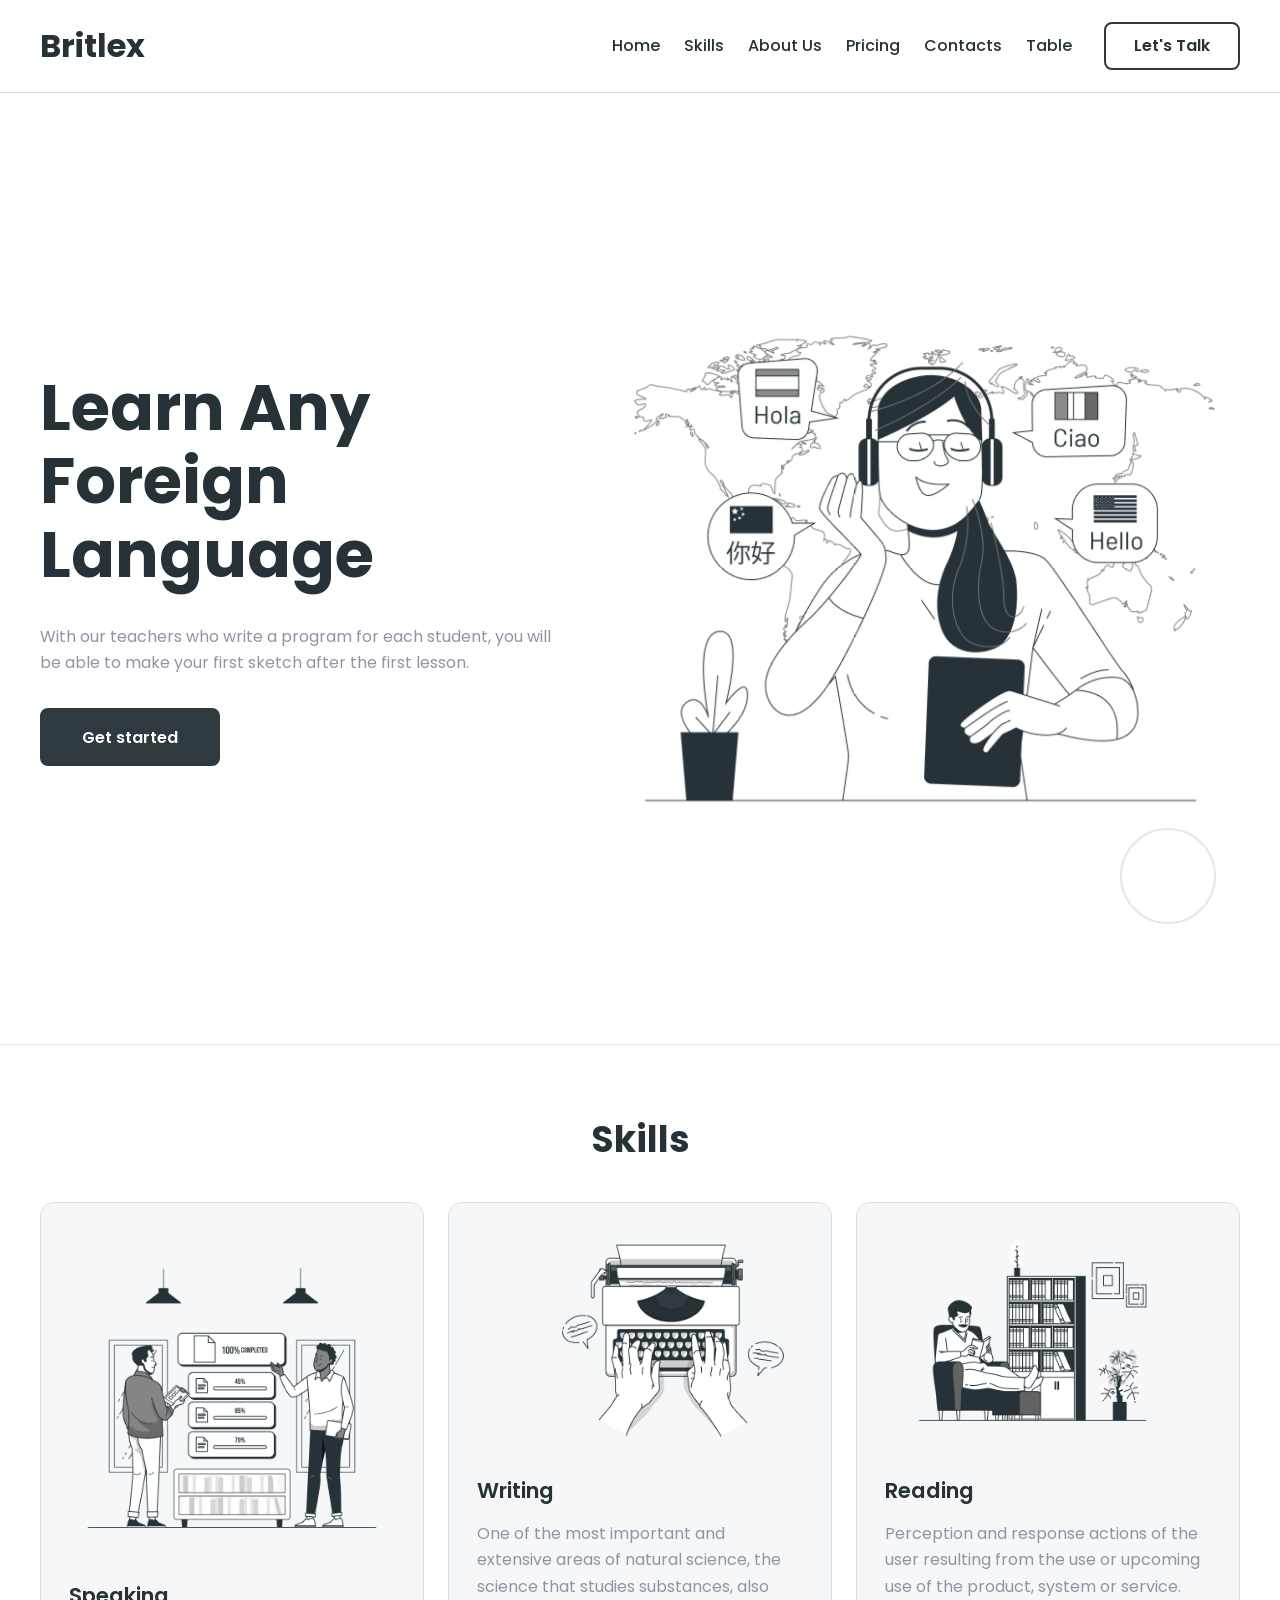
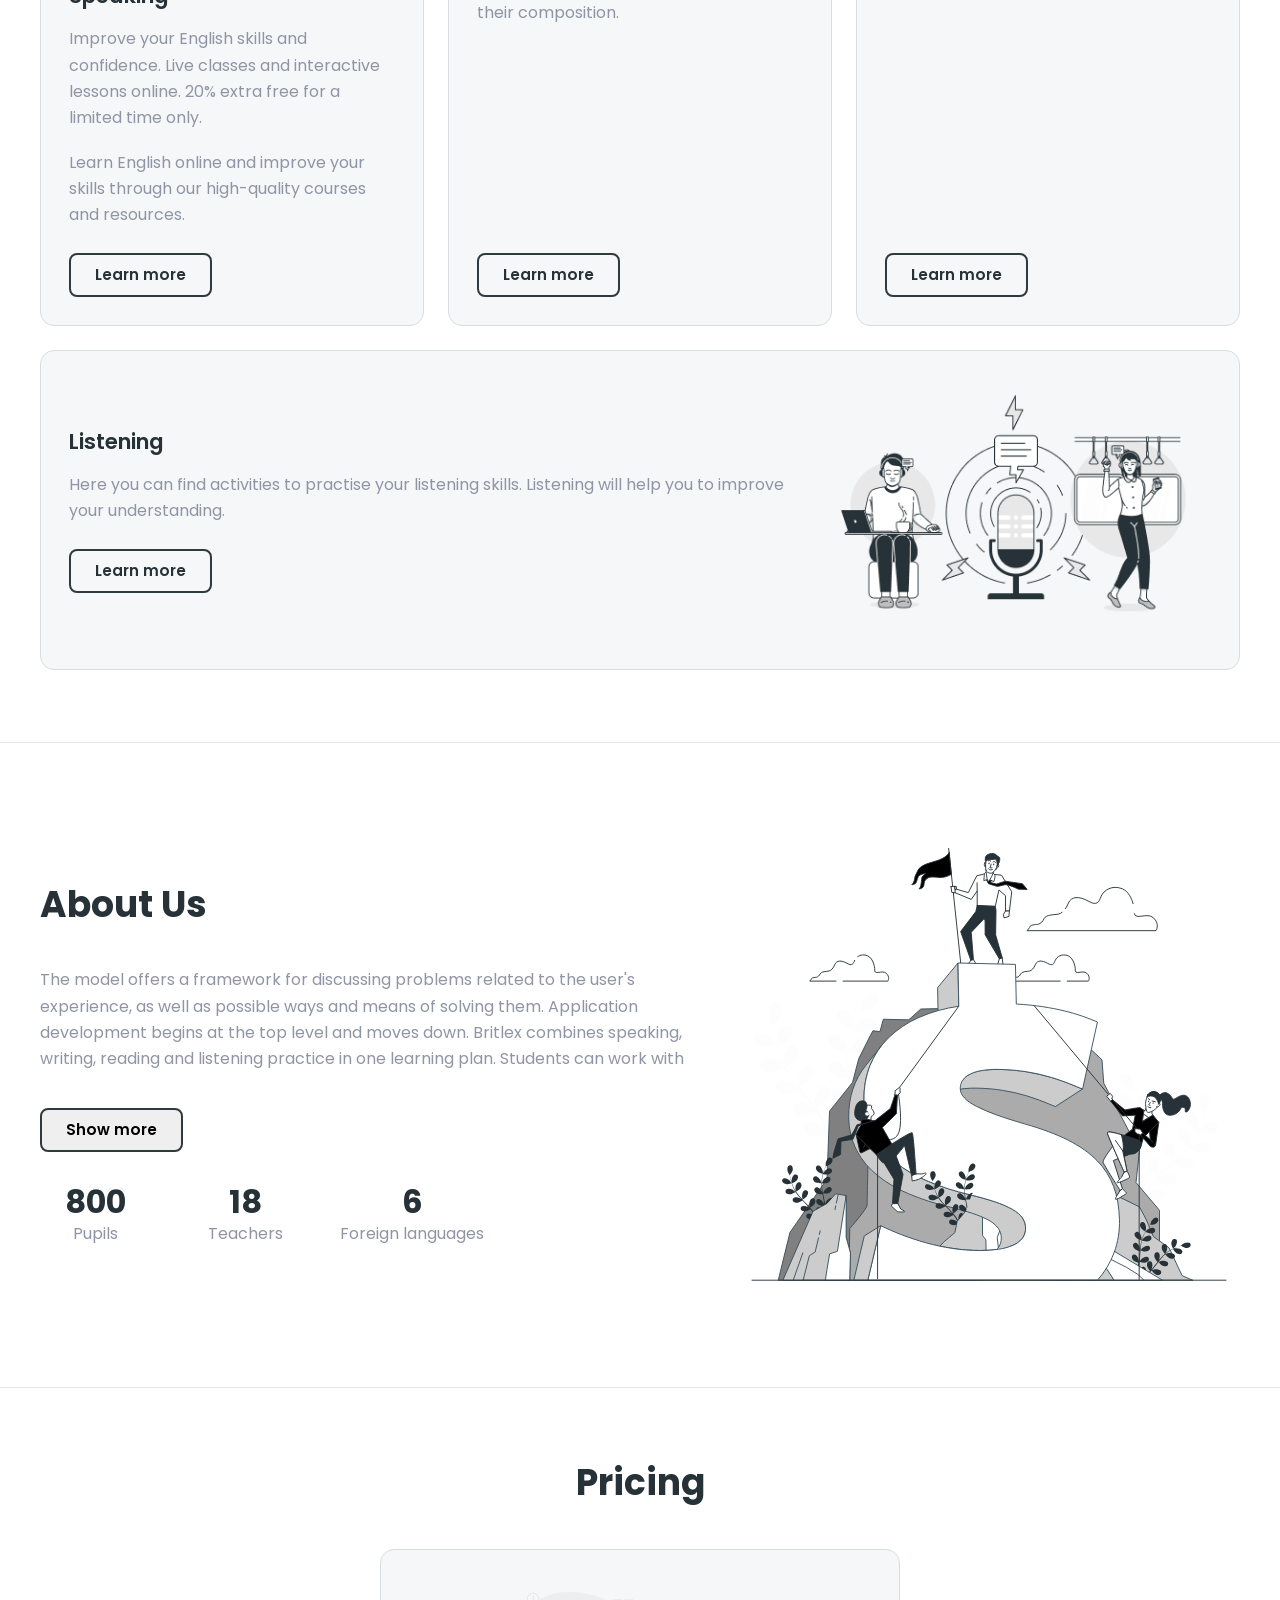
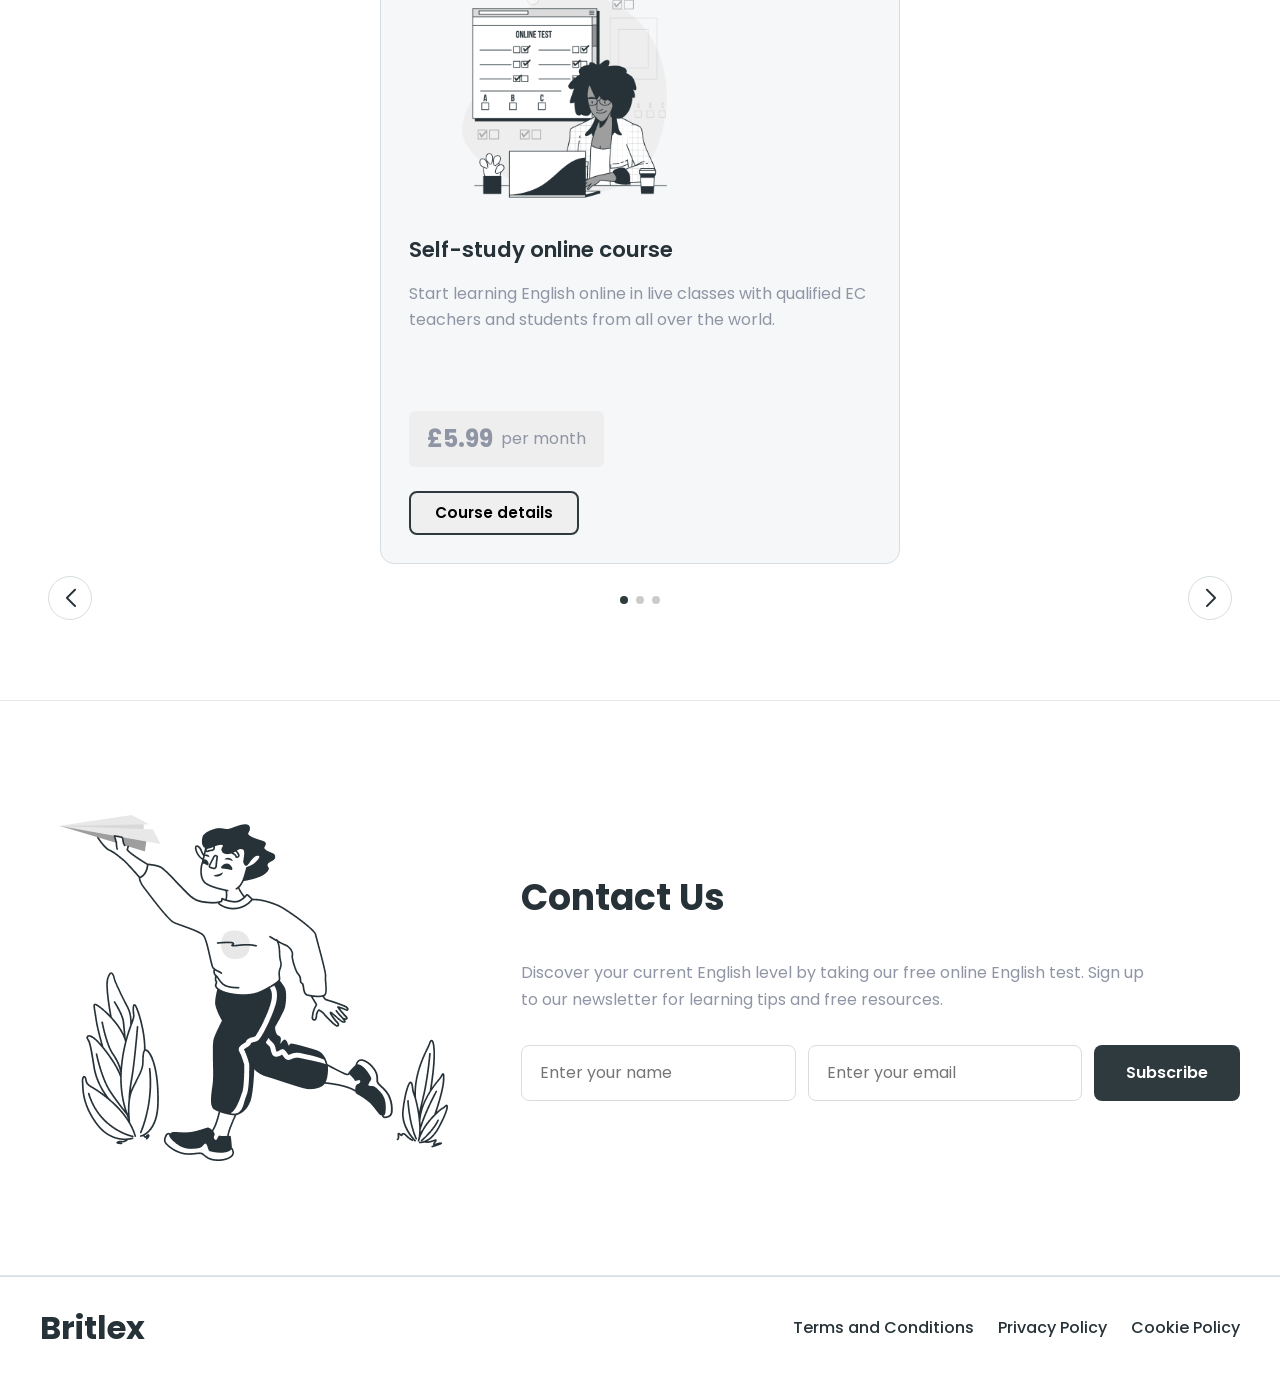
==== index.html @ 134846d4 "Prepare base project for lab 7" ====
﻿<!doctype html>
<html lang="en">
  <head>
    <meta charset="UTF-8" />
    <meta name="viewport" content="width=device-width, initial-scale=1.0" />
    <title>Britlex Language School</title>
    <link rel="preconnect" href="https://fonts.googleapis.com" />
    <link rel="preconnect" href="https://fonts.gstatic.com" crossorigin />
    <link
      href="https://fonts.googleapis.com/css2?family=Poppins:wght@400;500;600;700&display=swap"
      rel="stylesheet"
    />
    <link rel="stylesheet" href="./css/modern-normalize.css" />
    <link
      rel="stylesheet"
      href="https://cdn.jsdelivr.net/npm/swiper@11/swiper-bundle.min.css"
    />
    <link rel="stylesheet" href="./css/styles.css" />
    <script src="./js/mobile-menu.js" defer></script>
    <script src="https://cdn.jsdelivr.net/npm/swiper@11/swiper-bundle.min.js" defer></script>
    <script src="./js/script.js" defer></script>
  </head>
  <body>
    <header class="site-header">
      <div class="container header-container">
        <a class="logo" href="./index.html">Britlex</a>

        <nav class="site-nav" aria-label="Main navigation">
          <ul class="nav-list">
            <li>
              <a href="#home">Home</a>
            </li>
            <li>
              <a href="#skills">Skills</a>
            </li>
            <li>
              <a href="#about">About Us</a>
            </li>
            <li>
              <a href="#pricing">Pricing</a>
            </li>
            <li>
              <a href="#contacts">Contacts</a>
            </li>
            <li>
              <a href="./Doroshuk_Variant_4/Doroshuk_4.html">Table</a>
            </li>
          </ul>
        </nav>

        <a class="header-button" href="#contacts">Let's Talk</a>

        <button
          class="menu-toggle"
          type="button"
          aria-controls="mobile-menu"
          aria-expanded="false"
          data-menu-open
        >
          <span class="visually-hidden">Open mobile menu</span>
          <span class="menu-toggle-line"></span>
          <span class="menu-toggle-line"></span>
          <span class="menu-toggle-line"></span>
        </button>
      </div>
    </header>

    <div class="mobile-menu" id="mobile-menu" hidden data-menu>
      <div class="mobile-menu-panel">
        <div class="mobile-menu-top">
          <a class="logo" href="./index.html">Britlex</a>

          <button class="menu-close" type="button" data-menu-close>
            <span class="visually-hidden">Close mobile menu</span>
            <span aria-hidden="true">&times;</span>
          </button>
        </div>

        <nav aria-label="Mobile navigation">
          <ul class="mobile-nav-list">
            <li>
              <a href="#home" data-menu-link>Home</a>
            </li>
            <li>
              <a href="#skills" data-menu-link>Skills</a>
            </li>
            <li>
              <a href="#about" data-menu-link>About Us</a>
            </li>
            <li>
              <a href="#pricing" data-menu-link>Pricing</a>
            </li>
            <li>
              <a href="#contacts" data-menu-link>Contacts</a>
            </li>
            <li>
              <a href="./Doroshuk_Variant_4/Doroshuk_4.html" data-menu-link>
                Table
              </a>
            </li>
          </ul>
        </nav>

        <a class="mobile-menu-button" href="#contacts" data-menu-link>
          Let's Talk
        </a>
      </div>
    </div>

    <main>
      <section class="section hero" id="home">
        <div class="container hero-container">
          <div class="hero-content">
            <h1>Learn Any Foreign Language</h1>
            <p>
              With our teachers who write a program for each student, you will
              be able to make your first sketch after the first lesson.
            </p>
            <a class="button button-dark" href="#contacts">Get started</a>
          </div>

          <div class="hero-visual">
            <img
              src="./images/learning-languages.png"
              srcset="
                ./images/learning-languages.png    1x,
                ./images/learning-languages@2x.png 2x
              "
              alt="Student learning foreign languages online"
              width="661"
            />
          </div>
        </div>
      </section>

      <section class="section skills" id="skills">
        <div class="container">
          <h2>Skills</h2>

          <ul class="skills-list">
            <li class="skills-item skills-item-large">
              <article class="card skill-card">
                <img
                  src="./images/shared-goals.png"
                  srcset="
                    ./images/shared-goals.png    1x,
                    ./images/shared-goals@2x.png 2x
                  "
                  alt="People discussing speaking skills"
                  width="390"
                />
                <h3>Speaking</h3>
                <p>
                  Improve your English skills and confidence. Live classes and
                  interactive lessons online. 20% extra free for a limited time
                  only.
                </p>
                <p>
                  Learn English online and improve your skills through our
                  high-quality courses and resources.
                </p>
                <a class="button button-small" href="#contacts">Learn more</a>
              </article>
            </li>

            <li class="skills-item">
              <article class="card skill-card">
                <img
                  src="./images/typewriter.png"
                  srcset="
                    ./images/typewriter.png    1x,
                    ./images/typewriter@2x.png 2x
                  "
                  alt="Typewriter for writing practice"
                  width="390"
                />
                <h3>Writing</h3>
                <p>
                  One of the most important and extensive areas of natural
                  science, the science that studies substances, also their
                  composition.
                </p>
                <a class="button button-small" href="#contacts">Learn more</a>
              </article>
            </li>

            <li class="skills-item">
              <article class="card skill-card">
                <img
                  src="./images/house-bookshelves.png"
                  srcset="
                    ./images/house-bookshelves.png    1x,
                    ./images/house-bookshelves@2x.png 2x
                  "
                  alt="Person reading books near bookshelves"
                  width="390"
                />
                <h3>Reading</h3>
                <p>
                  Perception and response actions of the user resulting from the
                  use or upcoming use of the product, system or service.
                </p>
                <a class="button button-small" href="#contacts">Learn more</a>
              </article>
            </li>

            <li class="skills-item skills-item-wide">
              <article class="card skill-card skill-card-horizontal">
                <div>
                  <h3>Listening</h3>
                  <p>
                    Here you can find activities to practise your listening
                    skills. Listening will help you to improve your
                    understanding.
                  </p>
                  <a class="button button-small" href="#contacts">Learn more</a>
                </div>

                <img
                  src="./images/podcast-audience.png"
                  srcset="
                    ./images/podcast-audience.png    1x,
                    ./images/podcast-audience@2x.png 2x
                  "
                  alt="People listening to an online podcast"
                  width="390"
                />
              </article>
            </li>
          </ul>
        </div>
      </section>

      <section class="section about" id="about">
        <div class="container about-container">
          <div class="about-content">
            <h2>About Us</h2>
            <p id="about-text" class="expandable-text">
              The model offers a framework for discussing problems related to
              the user's experience, as well as possible ways and means of
              solving them. Application development begins at the top level and
              moves down. Britlex combines speaking, writing, reading and
              listening practice in one learning plan. Students can work with
              teachers online, choose personal lessons and receive additional
              resources after every class. The extended description is hidden at
              first, and JavaScript opens it when the user needs more details.
            </p>

            <button
              class="button button-small expand-toggle"
              type="button"
              aria-expanded="false"
              aria-controls="about-text"
              data-expand-toggle
            >
              Show more
            </button>

            <ul class="stats-list">
              <li>
                <strong>800</strong>
                <p>Pupils</p>
              </li>
              <li>
                <strong>18</strong>
                <p>Teachers</p>
              </li>
              <li>
                <strong>6</strong>
                <p>Foreign languages</p>
              </li>
            </ul>
          </div>

          <img
            src="./images/business-competition.svg"
            alt="People analysing business results"
            width="500"
          />
        </div>
      </section>

      <section class="section pricing" id="pricing">
        <div class="container">
          <h2>Pricing</h2>

          <div class="swiper pricing-swiper">
            <ul class="swiper-wrapper pricing-list">
              <li class="swiper-slide">
                <article class="card price-card">
                  <img
                    src="./images/online.png"
                    srcset="./images/online.png 1x, ./images/online@2x.png 2x"
                    alt="Online test for language learning"
                    width="311"
                  />
                  <h3>Self-study online course</h3>
                  <p>
                    Start learning English online in live classes with qualified
                    EC teachers and students from all over the world.
                  </p>
                  <p class="price">
                    <strong>£5.99</strong>
                    <span>per month</span>
                  </p>
                  <button class="button button-small" type="button" data-modal-open>
                    Course details
                  </button>
                </article>
              </li>

              <li class="swiper-slide">
                <article class="card price-card">
                  <img
                    src="./images/lesson.png"
                    srcset="./images/lesson.png 1x, ./images/lesson@2x.png 2x"
                    alt="Teacher giving a personal online lesson"
                    width="391"
                  />
                  <h3>Live online classes</h3>
                  <p>
                    Interactive group classes with expert teachers. Free 7-day
                    trial.
                  </p>
                  <p class="price">
                    <strong>£12.99</strong>
                    <span>per month</span>
                  </p>
                  <button class="button button-small" type="button" data-modal-open>
                    Course details
                  </button>
                </article>
              </li>

              <li class="swiper-slide">
                <article class="card price-card">
                  <img
                    src="./images/webinar.png"
                    srcset="./images/webinar.png 1x, ./images/webinar@2x.png 2x"
                    alt="Webinar lesson with a teacher"
                    width="340"
                  />
                  <h3>Personal tuition</h3>
                  <p>
                    Online one-to-one English tutoring. Enjoy our first session
                    for only $1.
                  </p>
                  <p class="price">
                    <strong>£20.99</strong>
                    <span>per month</span>
                  </p>
                  <button class="button button-small" type="button" data-modal-open>
                    Course details
                  </button>
                </article>
              </li>
            </ul>

            <div class="swiper-pagination"></div>

            <div class="pricing-controls" role="group" aria-label="Pricing slider controls">
              <button class="swiper-button-prev" type="button"></button>
              <button class="swiper-button-next" type="button"></button>
            </div>
          </div>
        </div>
      </section>

      <section class="section contacts" id="contacts">
        <div class="container contacts-container">
          <img
            src="./images/contact.png"
            srcset="./images/contact.png 1x, ./images/contact@2x.png 2x"
            alt="Person sending a contact message"
            width="477"
          />

          <div class="contacts-content">
            <h2>Contact Us</h2>
            <p>
              Discover your current English level by taking our free online
              English test. Sign up to our newsletter for learning tips and free
              resources.
            </p>

            <form
              class="contact-form"
              action="#"
              method="post"
              data-contact-form
            >
              <label for="contact-name">Name</label>
              <input
                type="text"
                id="contact-name"
                name="contact_name"
                placeholder="Enter your name"
                required
              />

              <label for="contact-email">Email</label>
              <input
                type="email"
                id="contact-email"
                name="contact_email"
                placeholder="Enter your email"
                required
              />

              <button type="submit">Subscribe</button>
            </form>
          </div>
        </div>
      </section>
    </main>

    <div class="modal-backdrop" data-modal hidden>
      <div
        class="modal"
        role="dialog"
        aria-modal="true"
        aria-labelledby="course-modal-title"
      >
        <button class="modal-close" type="button" data-modal-close>
          <span class="visually-hidden">Close modal window</span>
          <span aria-hidden="true">&times;</span>
        </button>

        <h2 id="course-modal-title">Course details</h2>
        <p>
          Choose a course format, leave your contact details and our manager
          will send a personal learning plan. The modal window is controlled by
          JavaScript and can be closed with the button, the Escape key or a click
          outside the window.
        </p>

        <a class="button button-dark" href="#contacts" data-modal-close>
          Contact us
        </a>
      </div>
    </div>

    <footer class="site-footer">
      <div class="container footer-container">
        <a class="logo" href="./index.html">Britlex</a>

        <ul class="footer-list">
          <li>
            <a href="#">Terms and Conditions</a>
          </li>
          <li>
            <a href="#">Privacy Policy</a>
          </li>
          <li>
            <a href="#">Cookie Policy</a>
          </li>
        </ul>
      </div>
    </footer>
  </body>
</html>
---- css/styles.css ----
﻿:root {
  --font-main: "Poppins", Arial, sans-serif;
  --color-primary: #263238;
  --color-secondary: #8f95a5;
  --color-accent: #2f3a3f;
  --color-light: #ffffff;
  --color-muted: #f5f5f5;
  --color-card: #f5f7f8;
  --color-border: #d7dde0;
  --color-focus: #3a86ff;
  --color-blue: #3a86ff;
  --color-pink: #ffb6c1;
  --color-red: #e63946;
  --color-yellow: #ffd60a;
  --container-width: 1200px;
}

html {
  scroll-behavior: smooth;
}

body {
  min-width: 320px;
  min-height: 100vh;
  overflow-x: hidden;
  font-family: var(--font-main);
  color: var(--color-primary);
  background-color: var(--color-light);
}

body.menu-open {
  overflow: hidden;
}

body,
h1,
h2,
h3,
p,
ul,
ol,
li,
figure {
  margin: 0;
}

ul,
ol {
  padding-left: 0;
}

ul {
  list-style: none;
}

a {
  color: inherit;
  text-decoration: none;
}

img {
  max-width: 100%;
  height: auto;
}

.container {
  width: min(100% - 32px, var(--container-width));
  margin: 0 auto;
}

.section {
  padding: 72px 0;
  border-bottom: 1px solid rgba(215, 221, 224, 0.7);
}

.logo {
  display: inline-flex;
  align-items: center;
  font-size: 2rem;
  font-weight: 700;
  line-height: 1.2;
}

.site-header {
  position: sticky;
  top: 0;
  z-index: 100;
  border-bottom: 1px solid var(--color-border);
  background-color: rgba(255, 255, 255, 0.96);
  backdrop-filter: blur(10px);
}

.header-container {
  display: flex;
  align-items: center;
  justify-content: space-between;
  gap: 32px;
  min-height: 92px;
  padding: 16px 0;
}

.site-nav {
  margin-left: auto;
}

.nav-list {
  display: flex;
  flex-wrap: wrap;
  align-items: center;
  justify-content: center;
  gap: 24px;
}

.nav-list a,
.footer-list a,
.mobile-nav-list a {
  font-size: 1rem;
  font-weight: 500;
  color: var(--color-primary);
  transition:
    color 300ms ease-in-out,
    background-color 300ms ease-in-out,
    border-color 300ms ease-in-out,
    box-shadow 300ms ease-in-out,
    transform 300ms ease-in-out;
}

.nav-list a:hover,
.footer-list a:hover,
.mobile-nav-list a:hover {
  color: var(--color-focus);
}

.nav-list a:active,
.footer-list a:active,
.mobile-nav-list a:active {
  color: var(--color-accent);
}

a:focus,
button:focus,
input:focus {
  outline: 3px solid rgba(58, 134, 255, 0.35);
  outline-offset: 3px;
}

.header-button,
.button,
.mobile-menu-button {
  display: inline-flex;
  align-items: center;
  justify-content: center;
  min-height: 48px;
  padding: 0 28px;
  border: 2px solid var(--color-accent);
  border-radius: 8px;
  font-weight: 600;
  line-height: 1.2;
  transition:
    color 300ms ease-in-out,
    background-color 300ms ease-in-out,
    border-color 300ms ease-in-out,
    box-shadow 300ms ease-in-out,
    transform 300ms ease-in-out;
}

.header-button:hover,
.button:hover,
.mobile-menu-button:hover {
  color: var(--color-light);
  background-color: var(--color-accent);
  box-shadow: 0 12px 24px rgba(38, 50, 56, 0.18);
}

.header-button:active,
.button:active,
.mobile-menu-button:active {
  transform: translateY(1px);
}

.button-dark {
  min-height: 58px;
  padding: 0 40px;
  color: var(--color-light);
  background-color: var(--color-accent);
}

.button-dark:hover {
  background-color: var(--color-primary);
}

.button-small {
  min-height: 44px;
  padding: 0 24px;
  font-size: 0.95rem;
}

.menu-toggle {
  display: none;
  flex-direction: column;
  justify-content: center;
  gap: 5px;
  width: 44px;
  height: 44px;
  padding: 0;
  border: 1px solid var(--color-border);
  border-radius: 8px;
  background-color: var(--color-light);
  transition:
    border-color 300ms ease-in-out,
    background-color 300ms ease-in-out,
    box-shadow 300ms ease-in-out,
    transform 300ms ease-in-out;
}

.menu-toggle:hover {
  border-color: var(--color-accent);
  background-color: var(--color-card);
  box-shadow: 0 10px 20px rgba(38, 50, 56, 0.12);
}

.menu-toggle:active {
  transform: translateY(1px);
}

.menu-toggle-line {
  width: 22px;
  height: 2px;
  margin: 0 auto;
  border-radius: 999px;
  background-color: var(--color-primary);
}

.mobile-menu {
  position: fixed;
  inset: 0;
  z-index: 200;
  display: flex;
  justify-content: flex-end;
  background-color: rgba(38, 50, 56, 0.42);
}

.mobile-menu[hidden] {
  display: none;
}

.mobile-menu-panel {
  display: flex;
  flex-direction: column;
  width: min(100%, 360px);
  height: 100%;
  padding: 24px;
  background-color: var(--color-light);
  box-shadow: -16px 0 40px rgba(38, 50, 56, 0.22);
  animation: menu-slide 300ms ease-in-out;
}

.mobile-menu-top {
  display: flex;
  align-items: center;
  justify-content: space-between;
  gap: 16px;
  margin-bottom: 36px;
}

.menu-close {
  display: inline-flex;
  align-items: center;
  justify-content: center;
  width: 44px;
  height: 44px;
  padding: 0;
  border: 1px solid var(--color-border);
  border-radius: 50%;
  color: var(--color-primary);
  background-color: var(--color-light);
  font-size: 2rem;
  line-height: 1;
  transition:
    color 300ms ease-in-out,
    background-color 300ms ease-in-out,
    border-color 300ms ease-in-out,
    box-shadow 300ms ease-in-out,
    transform 300ms ease-in-out;
}

.menu-close:hover {
  color: var(--color-light);
  border-color: var(--color-accent);
  background-color: var(--color-accent);
  box-shadow: 0 10px 20px rgba(38, 50, 56, 0.16);
}

.menu-close:active {
  transform: translateY(1px);
}

.mobile-nav-list {
  display: flex;
  flex-direction: column;
  gap: 18px;
}

.mobile-nav-list a {
  display: block;
  padding: 10px 0;
  font-size: 1.25rem;
}

.mobile-menu-button {
  width: 100%;
  margin-top: auto;
  color: var(--color-light);
  background-color: var(--color-accent);
}

h1 {
  max-width: 460px;
  margin-bottom: 32px;
  font-size: clamp(2.5rem, 6vw, 4rem);
  font-weight: 700;
  line-height: 1.15;
  animation: fade-up 650ms ease-in-out both;
}

h2 {
  margin-bottom: 40px;
  font-size: 2.25rem;
  font-weight: 700;
  line-height: 1.25;
  text-align: center;
}

h3 {
  margin-bottom: 16px;
  font-size: 1.35rem;
  font-weight: 600;
  line-height: 1.35;
}

p {
  color: var(--color-secondary);
  font-size: 1rem;
  line-height: 1.65;
}

.card {
  height: 100%;
  padding: 28px;
  border: 1px solid var(--color-border);
  border-radius: 14px;
  background-color: var(--color-card);
  transition:
    border-color 300ms ease-in-out,
    box-shadow 300ms ease-in-out,
    transform 300ms ease-in-out;
}

.card:hover {
  border-color: rgba(58, 134, 255, 0.35);
  box-shadow: 0 18px 34px rgba(38, 50, 56, 0.1);
  transform: translateY(-4px);
}

.card img {
  margin-bottom: 24px;
}

.hero {
  position: relative;
  overflow: hidden;
}

.hero-container {
  position: relative;
  display: flex;
  align-items: center;
  justify-content: space-between;
  gap: 48px;
  min-height: calc(100vh - 93px);
}

.hero-container::after {
  content: "";
  position: absolute;
  right: 24px;
  bottom: 48px;
  z-index: -1;
  width: 96px;
  height: 96px;
  border: 2px solid rgba(38, 50, 56, 0.12);
  border-radius: 50%;
  animation: pulse-circle 2600ms ease-in-out infinite;
}

.hero-content {
  flex: 0 1 520px;
}

.hero-content p {
  max-width: 520px;
  margin-bottom: 32px;
}

.hero-visual {
  position: relative;
  flex: 1 1 420px;
}

.hero-visual img {
  width: 100%;
  animation: float-image 4200ms ease-in-out infinite;
}

.skills-list {
  display: flex;
  flex-wrap: wrap;
  gap: 24px;
}

.skills-item {
  flex: 1 1 calc((100% - 48px) / 3);
  min-width: 260px;
}

.skills-item-large {
  flex-basis: calc((100% - 48px) / 3);
}

.skills-item-wide {
  flex-basis: calc((100% - 24px) / 1.5);
}

.skill-card {
  display: flex;
  flex-direction: column;
  align-items: flex-start;
}

.skill-card p {
  margin-bottom: 18px;
}

.skill-card p:last-of-type {
  margin-bottom: 24px;
}

.skill-card .button {
  margin-top: auto;
}

.skill-card-horizontal {
  flex-direction: row;
  align-items: center;
  justify-content: space-between;
  gap: 24px;
}

.skill-card-horizontal img {
  max-width: 45%;
  margin-bottom: 0;
}

.about-container {
  display: flex;
  align-items: center;
  justify-content: space-between;
  gap: 56px;
}

.about-content {
  flex: 1 1 560px;
}

.about h2 {
  text-align: left;
}

.about-content > p {
  margin-bottom: 36px;
}

.stats-list {
  display: flex;
  flex-wrap: wrap;
  align-items: center;
  gap: 40px;
}

.stats-list li {
  min-width: 110px;
}

.stats-list strong {
  display: block;
  font-size: 2rem;
  text-align: center;
}

.stats-list p {
  text-align: center;
}

.about-container > img {
  flex: 0 1 420px;
  animation: fade-up 700ms ease-in-out both;
}

.pricing-list {
  display: flex;
  flex-wrap: wrap;
  gap: 24px;
}

.pricing-list > li {
  flex: 1 1 300px;
}

.price-card {
  display: flex;
  flex-direction: column;
  align-items: flex-start;
}

.price-card p:not(.price) {
  margin-bottom: 18px;
}

.price {
  display: inline-flex;
  align-items: center;
  gap: 8px;
  margin-top: auto;
  padding: 8px 18px;
  border-radius: 6px;
  background-color: #eeeeee;
}

.price strong {
  font-size: 1.5rem;
}

.price span {
  color: var(--color-secondary);
}

.contacts-container {
  display: flex;
  align-items: center;
  justify-content: space-between;
  gap: 56px;
}

.contacts-container > img {
  flex: 0 1 420px;
}

.contacts-content {
  flex: 1 1 580px;
}

.contacts h2 {
  text-align: left;
}

.contacts-content > p {
  max-width: 640px;
  margin-bottom: 32px;
}

.contact-form {
  display: flex;
  align-items: center;
  gap: 12px;
}

.contact-form label {
  position: absolute;
  width: 1px;
  height: 1px;
  overflow: hidden;
  clip-path: inset(50%);
  white-space: nowrap;
}

.contact-form input {
  width: min(100%, 420px);
  min-height: 56px;
  padding: 0 18px;
  border: 1px solid var(--color-border);
  border-radius: 8px;
  transition:
    border-color 300ms ease-in-out,
    box-shadow 300ms ease-in-out;
}

.contact-form input:hover {
  border-color: var(--color-focus);
}

.contact-form button {
  min-height: 56px;
  padding: 0 32px;
  border: 0;
  border-radius: 8px;
  color: var(--color-light);
  font-weight: 600;
  background-color: var(--color-accent);
  transition:
    background-color 300ms ease-in-out,
    box-shadow 300ms ease-in-out,
    transform 300ms ease-in-out;
}

.contact-form button:hover {
  background-color: var(--color-primary);
  box-shadow: 0 12px 24px rgba(38, 50, 56, 0.18);
}

.contact-form button:active {
  transform: translateY(1px);
}

.site-footer {
  border-top: 1px solid var(--color-border);
}

.footer-container {
  display: flex;
  align-items: center;
  justify-content: space-between;
  gap: 24px;
  padding: 32px 0;
}

.footer-list {
  display: flex;
  flex-wrap: wrap;
  gap: 24px;
}

.variant-page {
  background-color: var(--color-muted);
}

.variant-header {
  position: sticky;
  top: 0;
  z-index: 100;
  width: 100%;
  margin: 0;
  padding: 12px 16px;
  border-bottom: 1px solid var(--color-border);
  background-color: var(--color-light);
}

.variant-header > a {
  display: inline-flex;
  align-items: center;
  justify-content: center;
  min-height: 36px;
  padding: 0 14px;
  border: 1px solid var(--color-accent);
  border-radius: 6px;
  font-size: 1rem;
  font-weight: 600;
  line-height: 1.2;
  color: var(--color-primary);
  background-color: var(--color-light);
  transition:
    color 300ms ease-in-out,
    background-color 300ms ease-in-out,
    border-color 300ms ease-in-out;
}

.variant-header > a:hover {
  color: var(--color-light);
  background-color: var(--color-accent);
}

.variant-main {
  width: 100%;
  margin: 0;
  padding: 32px;
}

.variant-title {
  width: 920px;
  margin: 0 auto 24px;
  font-size: 28px;
  line-height: 1.25;
}

table {
  border-collapse: collapse;
}

.layout-table {
  width: 920px;
  height: 430px;
  margin: 0 auto;
  table-layout: fixed;
  background-color: var(--color-light);
}

.layout-table td {
  border: 2px solid #000000;
  padding: 0;
  overflow: hidden;
  vertical-align: middle;
}

.variant-col-small {
  width: 135px;
}

.variant-col-medium {
  width: 185px;
}

.variant-col-narrow {
  width: 120px;
}

.variant-col-wide {
  width: 210px;
}

.variant-row-large {
  height: 72px;
}

.variant-row-small {
  height: 34px;
}

.variant-row-medium {
  height: 78px;
}

.variant-row-default {
  height: 82px;
}

.visually-hidden {
  position: absolute;
  width: 1px;
  height: 1px;
  padding: 0;
  margin: -1px;
  overflow: hidden;
  clip: rect(0, 0, 0, 0);
  white-space: nowrap;
  border: 0;
}

.search-cell {
  background-color: #c6f3ff;
  padding: 10px !important;
}

.search-form {
  display: flex;
  gap: 8px;
  align-items: center;
}

.search-form input {
  width: 270px;
  height: 42px;
  padding: 0 10px;
  border: 1px solid #000000;
  font-size: 22px;
}

.search-form button {
  height: 42px;
  padding: 0 18px;
  border: 1px solid #000000;
  background-color: var(--color-light);
  font-size: 22px;
  transition:
    background-color 300ms ease-in-out,
    border-color 300ms ease-in-out;
}

.search-form button:hover {
  background-color: #eaf7ff;
}

.link-cell {
  padding: 6px 8px !important;
  font-size: 14px;
  font-weight: 700;
  white-space: nowrap;
}

.link-cell a {
  color: #0645ad;
  text-decoration: underline;
  transition:
    color 300ms ease-in-out,
    text-decoration-color 300ms ease-in-out;
}

.link-cell a:hover {
  color: #3a86ff;
}

.link-cell a:active {
  color: #e63946;
}

.list-cell {
  padding: 10px 18px !important;
  font-size: 23px;
}

.custom-list {
  margin: 0;
  padding-left: 28px;
}

.disc-item {
  list-style-type: disc;
}

.circle-item {
  list-style-type: circle;
}

.square-item {
  list-style-type: square;
}

.text-cell {
  font-size: 25px;
  font-weight: 700;
  text-align: center;
}

.blue-cell {
  background-color: var(--color-blue);
}

.pink-cell {
  background-color: var(--color-pink);
}

.red-cell {
  background-color: var(--color-red);
}

.yellow-cell {
  background-color: var(--color-yellow);
}

.background-cell {
  background-image: url("../Doroshuk_Variant_4/images/background.png");
  background-size: cover;
  background-position: center;
  font-size: 26px;
  font-weight: 700;
  text-align: center;
}

.pictures-area {
  padding: 0 10px 10px !important;
  vertical-align: top !important;
}

.inner-pictures-table {
  width: 100%;
  height: 190px;
  table-layout: fixed;
  border-collapse: collapse;
  background-color: var(--color-light);
}

.inner-pictures-table td {
  border: 1px solid #000000;
  padding: 4px;
  text-align: center;
  vertical-align: middle;
}

.picture-box {
  display: flex;
  align-items: center;
  justify-content: center;
  width: 100%;
  height: 74px;
}

.picture-box img {
  max-width: 112px;
  max-height: 70px;
  object-fit: contain;
}

.student-cell {
  white-space: nowrap;
  text-align: center;
}

.student-main {
  font-size: 26px;
  font-weight: 700;
}

.student-word {
  font-size: 15px;
  font-weight: 700;
  vertical-align: super;
}

.student-university {
  font-size: 13px;
  font-weight: 700;
  vertical-align: sub;
}

.copyright-cell {
  font-size: 26px;
  text-align: center;
}

.numbered-list-cell {
  padding: 12px !important;
  font-size: 24px;
  vertical-align: middle !important;
}

.numbered-list-cell ol {
  margin: 0;
  padding-left: 34px;
}

@keyframes fade-up {
  0% {
    opacity: 0;
    transform: translateY(18px);
  }

  100% {
    opacity: 1;
    transform: translateY(0);
  }
}

@keyframes float-image {
  0%,
  100% {
    transform: translateY(0);
  }

  50% {
    transform: translateY(-12px);
  }
}

@keyframes pulse-circle {
  0%,
  100% {
    transform: scale(1);
    opacity: 0.65;
  }

  50% {
    transform: scale(1.12);
    opacity: 1;
  }
}

@keyframes menu-slide {
  0% {
    transform: translateX(100%);
  }

  100% {
    transform: translateX(0);
  }
}


/* Lab 6 JavaScript components */

body.modal-open {
  overflow: hidden;
}

.expandable-text {
  max-height: 105px;
  overflow: hidden;
  transition: max-height 300ms ease-in-out;
}

.expandable-text.is-expanded {
  max-height: 520px;
}

.expand-toggle {
  margin-bottom: 32px;
}

.pricing-swiper {
  width: 100%;
  padding: 4px 4px 64px;
}

.pricing-swiper .pricing-list {
  flex-wrap: nowrap;
  gap: 0;
}

.pricing-swiper .swiper-slide {
  display: flex;
  height: auto;
}

.pricing-swiper .price-card {
  width: 100%;
}

.price-card .button {
  margin-top: 24px;
}

.pricing-controls {
  position: absolute;
  right: 8px;
  bottom: 8px;
  left: 8px;
  display: flex;
  justify-content: space-between;
  pointer-events: none;
}

.pricing-controls .swiper-button-prev,
.pricing-controls .swiper-button-next {
  position: static;
  width: 44px;
  height: 44px;
  margin: 0;
  border: 1px solid var(--color-border);
  border-radius: 50%;
  color: var(--color-primary);
  background-color: var(--color-light);
  pointer-events: auto;
  transition:
    color 300ms ease-in-out,
    background-color 300ms ease-in-out,
    border-color 300ms ease-in-out,
    box-shadow 300ms ease-in-out;
}

.pricing-controls .swiper-button-prev::after,
.pricing-controls .swiper-button-next::after {
  font-size: 18px;
  font-weight: 700;
}

.pricing-controls .swiper-button-prev:hover,
.pricing-controls .swiper-button-next:hover {
  color: var(--color-light);
  border-color: var(--color-accent);
  background-color: var(--color-accent);
  box-shadow: 0 12px 24px rgba(38, 50, 56, 0.18);
}

.pricing-swiper .swiper-pagination {
  bottom: 20px;
}

.pricing-swiper .swiper-pagination-bullet-active {
  background-color: var(--color-accent);
}

.modal-backdrop {
  position: fixed;
  inset: 0;
  z-index: 300;
  display: flex;
  align-items: center;
  justify-content: center;
  padding: 24px;
  background-color: rgba(38, 50, 56, 0.55);
}

.modal-backdrop[hidden] {
  display: none;
}

.modal {
  position: relative;
  width: min(100%, 520px);
  padding: 36px;
  border-radius: 18px;
  background-color: var(--color-light);
  box-shadow: 0 24px 60px rgba(38, 50, 56, 0.28);
  animation: fade-up 260ms ease-in-out both;
}

.modal h2 {
  margin-bottom: 18px;
  text-align: left;
}

.modal p {
  margin-bottom: 28px;
}

.modal-close {
  position: absolute;
  top: 14px;
  right: 14px;
  display: inline-flex;
  align-items: center;
  justify-content: center;
  width: 42px;
  height: 42px;
  padding: 0;
  border: 1px solid var(--color-border);
  border-radius: 50%;
  color: var(--color-primary);
  background-color: var(--color-light);
  font-size: 2rem;
  line-height: 1;
  transition:
    color 300ms ease-in-out,
    background-color 300ms ease-in-out,
    border-color 300ms ease-in-out,
    transform 300ms ease-in-out;
}

.modal-close:hover {
  color: var(--color-light);
  border-color: var(--color-accent);
  background-color: var(--color-accent);
}

.modal-close:active {
  transform: translateY(1px);
}

.js-page-ready .section {
  scroll-margin-top: 96px;
}

.js-modal-ready {
  border: 1px solid rgba(58, 134, 255, 0.25);
}

.js-highlight-card {
  outline: 0 solid transparent;
}


@media (min-width: 1200px) {
  .skills-item-large {
    flex-basis: calc((100% - 48px) / 3);
  }

  .skills-item-wide {
    flex-basis: calc((100% - 24px) / 1.5);
  }
}

@media (min-width: 768px) and (max-width: 1199px) {
  :root {
    --container-width: 920px;
  }

  .section {
    padding: 60px 0;
  }

  .header-container {
    gap: 20px;
    min-height: 78px;
  }

  .logo {
    font-size: 1.75rem;
  }

  .nav-list {
    gap: 16px;
  }

  .nav-list a {
    font-size: 0.95rem;
  }

  .header-button {
    min-height: 44px;
    padding: 0 20px;
  }

  .hero-container {
    gap: 32px;
    min-height: auto;
    padding: 54px 0;
  }

  h1 {
    max-width: 380px;
    margin-bottom: 24px;
    font-size: clamp(2.35rem, 5vw, 3.35rem);
  }

  h2 {
    margin-bottom: 32px;
    font-size: 2rem;
  }

  .hero-content p {
    margin-bottom: 28px;
  }

  .skills-item {
    flex: 1 1 calc((100% - 24px) / 2);
    min-width: 280px;
  }

  .skills-item-large,
  .skills-item-wide {
    flex-basis: calc((100% - 24px) / 2);
  }

  .skill-card-horizontal {
    flex-direction: column;
    align-items: flex-start;
  }

  .skill-card-horizontal img {
    max-width: 100%;
    margin-bottom: 0;
  }

  .about-container,
  .contacts-container {
    gap: 36px;
  }

  .about-container > img,
  .contacts-container > img {
    flex-basis: 340px;
  }

  .stats-list {
    gap: 24px;
  }

  .pricing-list > li {
    flex-basis: calc((100% - 24px) / 2);
  }
}

@media (max-width: 767px) {
  .container {
    width: min(100% - 30px, var(--container-width));
  }

  .section {
    padding: 52px 0;
  }

  .header-container {
    min-height: 68px;
    padding: 12px 0;
  }

  .site-nav,
  .header-button {
    display: none;
  }

  .menu-toggle {
    display: flex;
  }

  .logo {
    font-size: 1.7rem;
  }

  .hero-container,
  .about-container,
  .contacts-container,
  .footer-container,
  .skill-card-horizontal,
  .contact-form {
    flex-direction: column;
    align-items: flex-start;
  }

  .hero-container {
    gap: 32px;
    min-height: auto;
    padding: 36px 0 4px;
  }

  .hero-container::after {
    right: 12px;
    bottom: 24px;
    width: 72px;
    height: 72px;
  }

  h1 {
    max-width: 100%;
    margin-bottom: 24px;
    font-size: clamp(2.15rem, 12vw, 3.15rem);
  }

  h2 {
    margin-bottom: 28px;
    font-size: 1.9rem;
  }

  h3 {
    font-size: 1.25rem;
  }

  p {
    font-size: 0.98rem;
  }

  .hero-content,
  .hero-visual,
  .about-content,
  .contacts-content {
    flex-basis: auto;
    width: 100%;
  }

  .hero-content p {
    margin-bottom: 28px;
  }

  .hero-visual {
    align-self: center;
  }

  .skills-list,
  .stats-list,
  .pricing-list,
  .footer-list {
    flex-direction: column;
    align-items: stretch;
  }

  .skills-item,
  .skills-item-large,
  .skills-item-wide,
  .pricing-list > li {
    flex-basis: auto;
    width: 100%;
    min-width: 0;
  }

  .card {
    padding: 22px;
  }

  .card:hover {
    transform: none;
  }

  .skill-card-horizontal img {
    max-width: 100%;
    margin-bottom: 0;
  }

  .about h2,
  .contacts h2 {
    text-align: left;
  }

  .about-container > img,
  .contacts-container > img {
    flex-basis: auto;
    width: 100%;
  }

  .stats-list {
    gap: 20px;
  }

  .stats-list li {
    width: 100%;
  }

  .contacts-container > img {
    order: 2;
  }

  .contacts-content {
    order: 1;
  }

  .contact-form {
    width: 100%;
    gap: 14px;
  }

  .header-button,
  .button,
  .contact-form input,
  .contact-form button {
    width: 100%;
  }

  .footer-container {
    gap: 18px;
  }

  .footer-list {
    gap: 14px;
  }

  .variant-main {
    padding: 24px 16px;
    overflow-x: auto;
  }
}

@media (max-width: 479px) {
  .container {
    width: min(100% - 24px, var(--container-width));
  }

  .section {
    padding: 44px 0;
  }

  .mobile-menu-panel {
    width: 100%;
    padding: 22px 18px;
  }

  h1 {
    font-size: clamp(2rem, 12vw, 2.75rem);
  }

  h2 {
    font-size: 1.75rem;
  }

  .button-dark {
    min-height: 54px;
    padding: 0 26px;
  }

  .card {
    padding: 20px;
  }

  .price {
    width: 100%;
    justify-content: center;
  }
}

@media (min-device-pixel-ratio: 2), (min-resolution: 192dpi) {
  .background-cell {
    background-image: url("../Doroshuk_Variant_4/images/background@2x.png");
  }
}

@media (prefers-reduced-motion: reduce) {
  html {
    scroll-behavior: auto;
  }

  *,
  *::before,
  *::after {
    animation-duration: 1ms !important;
    animation-iteration-count: 1 !important;
    scroll-behavior: auto !important;
    transition-duration: 1ms !important;
  }
}


@media (max-width: 767px) {
  .contact-form input,
  .contact-form button {
    width: 100%;
  }

  .pricing-swiper {
    padding-bottom: 70px;
  }

  .modal {
    padding: 32px 22px;
  }

  .expandable-text.is-expanded {
    max-height: 760px;
  }
}
/* Lab 6 Swiper fix */
.pricing-swiper .pricing-list {
  flex-direction: row;
  flex-wrap: nowrap;
  align-items: stretch;
}

.pricing-swiper .swiper-slide {
  display: flex;
  height: auto;
}

.pricing-swiper .price-card {
  width: 100%;
}
/* Lab 6 Swiper stable layout */
.pricing-swiper {
  overflow: hidden;
}

.pricing-swiper .swiper-wrapper {
  display: flex !important;
  flex-direction: row !important;
  flex-wrap: nowrap !important;
  align-items: stretch !important;
}

.pricing-swiper .swiper-slide {
  flex: 0 0 auto !important;
  display: flex;
  width: 100% !important;
  height: auto;
}

.pricing-swiper .price-card {
  width: 100%;
  max-width: 520px;
  margin: 0 auto;
}
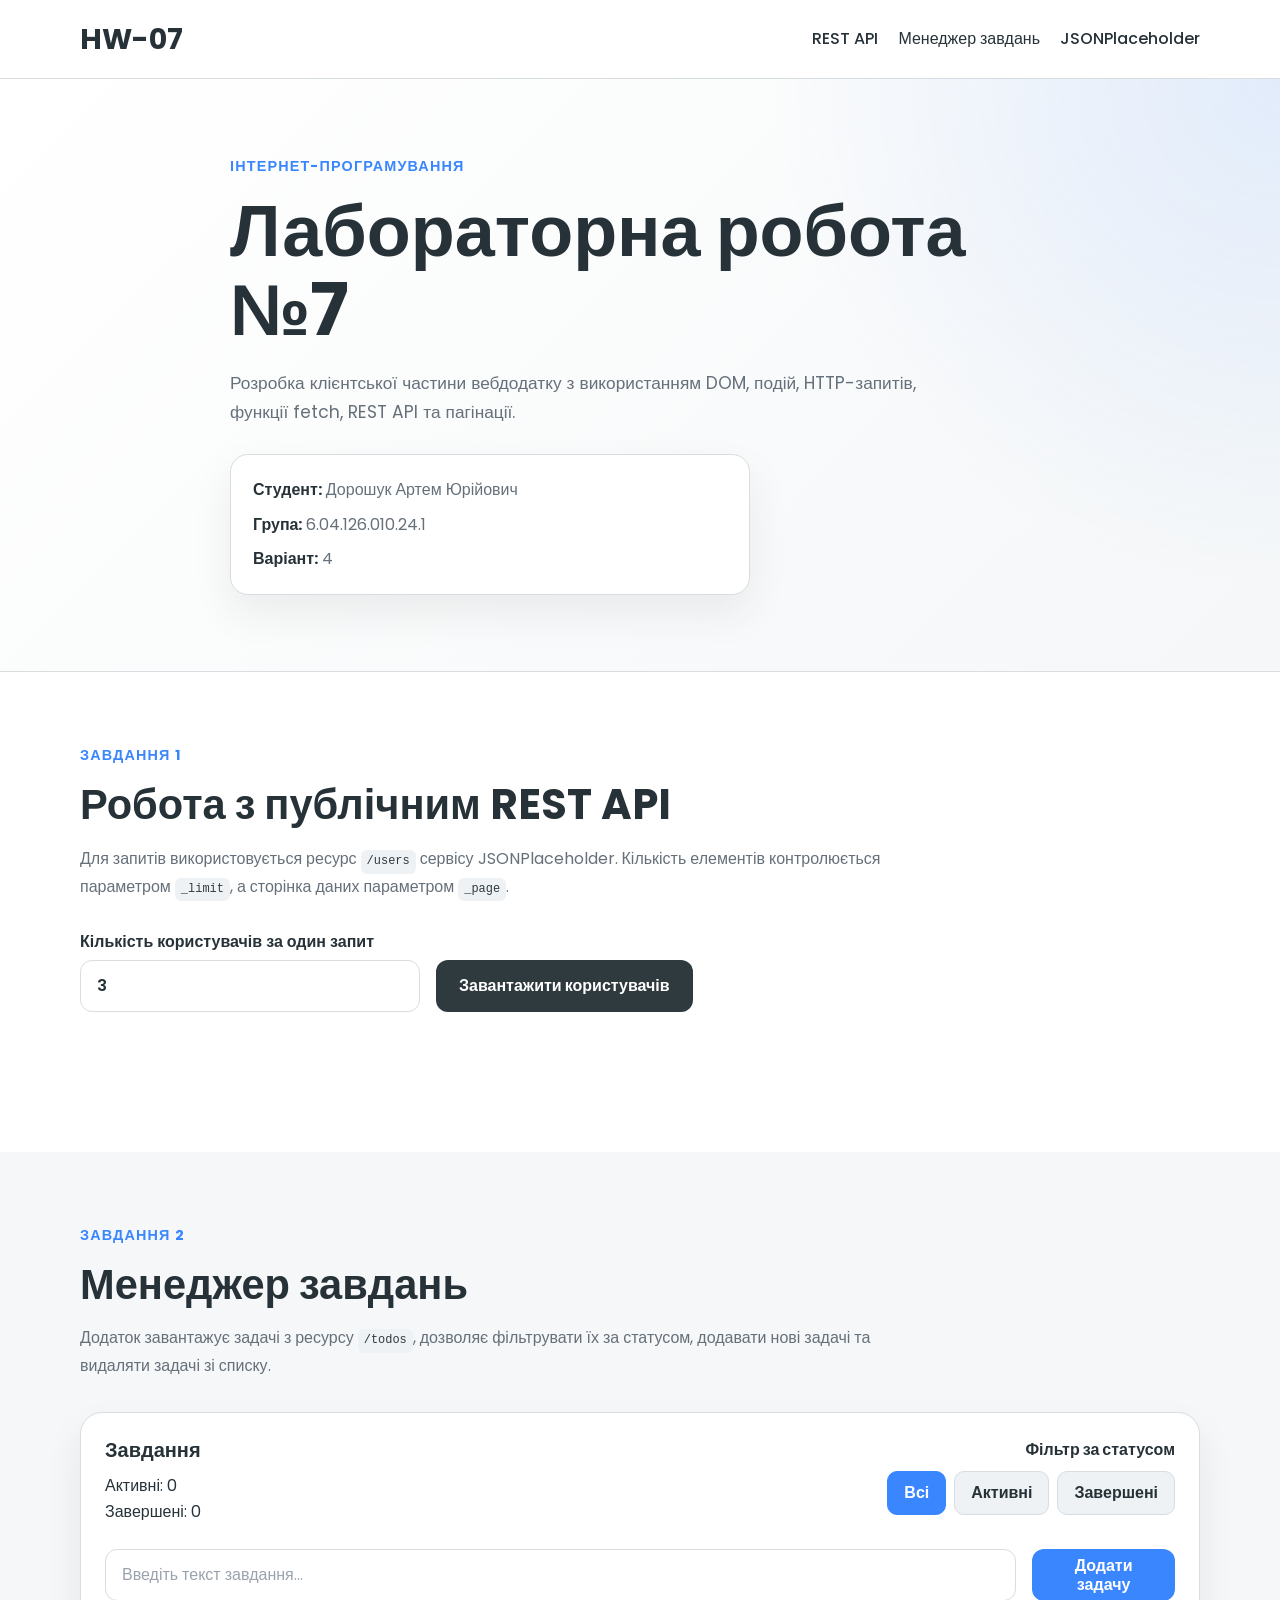
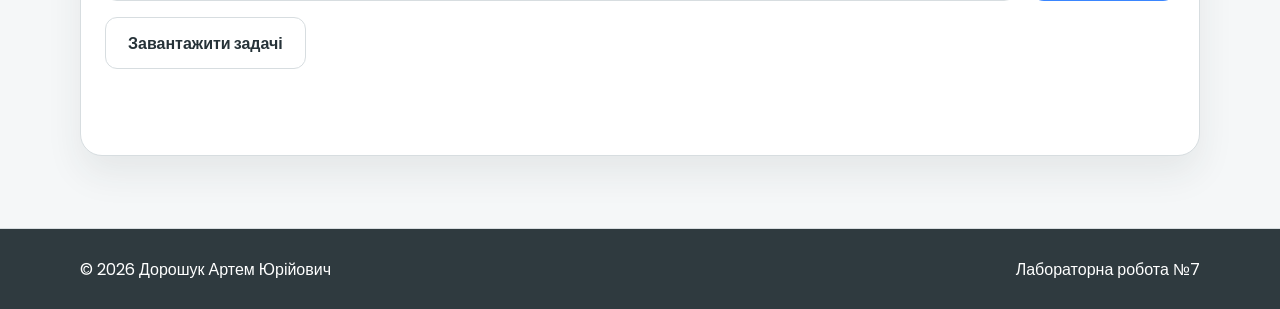
==== commit 881f6341: "Add REST API and task manager for lab 7" ====
--- a/index.html
+++ b/index.html
@@ -1,461 +1,174 @@
 ﻿<!doctype html>
-<html lang="en">
+<html lang="uk">
   <head>
-    <meta charset="UTF-8" />
-    <meta name="viewport" content="width=device-width, initial-scale=1.0" />
-    <title>Britlex Language School</title>
-    <link rel="preconnect" href="https://fonts.googleapis.com" />
-    <link rel="preconnect" href="https://fonts.gstatic.com" crossorigin />
+    <meta charset="UTF-8">
+    <meta name="viewport" content="width=device-width, initial-scale=1.0">
+    <title>Лабораторна робота 7 | REST API</title>
+    <link rel="preconnect" href="https://fonts.googleapis.com">
+    <link rel="preconnect" href="https://fonts.gstatic.com" crossorigin>
     <link
       href="https://fonts.googleapis.com/css2?family=Poppins:wght@400;500;600;700&display=swap"
       rel="stylesheet"
-    />
-    <link rel="stylesheet" href="./css/modern-normalize.css" />
-    <link
-      rel="stylesheet"
-      href="https://cdn.jsdelivr.net/npm/swiper@11/swiper-bundle.min.css"
-    />
-    <link rel="stylesheet" href="./css/styles.css" />
-    <script src="./js/mobile-menu.js" defer></script>
-    <script src="https://cdn.jsdelivr.net/npm/swiper@11/swiper-bundle.min.js" defer></script>
+    >
+    <link rel="stylesheet" href="./css/modern-normalize.css">
+    <link rel="stylesheet" href="./css/styles.css">
     <script src="./js/script.js" defer></script>
   </head>
   <body>
     <header class="site-header">
       <div class="container header-container">
-        <a class="logo" href="./index.html">Britlex</a>
+        <a class="logo" href="./index.html">HW-07</a>
 
-        <nav class="site-nav" aria-label="Main navigation">
+        <nav class="site-nav" aria-label="Головна навігація">
           <ul class="nav-list">
             <li>
-              <a href="#home">Home</a>
+              <a href="#api">REST API</a>
             </li>
             <li>
-              <a href="#skills">Skills</a>
+              <a href="#tasks">Менеджер завдань</a>
             </li>
             <li>
-              <a href="#about">About Us</a>
-            </li>
-            <li>
-              <a href="#pricing">Pricing</a>
-            </li>
-            <li>
-              <a href="#contacts">Contacts</a>
-            </li>
-            <li>
-              <a href="./Doroshuk_Variant_4/Doroshuk_4.html">Table</a>
-            </li>
-          </ul>
-        </nav>
-
-        <a class="header-button" href="#contacts">Let's Talk</a>
-
-        <button
-          class="menu-toggle"
-          type="button"
-          aria-controls="mobile-menu"
-          aria-expanded="false"
-          data-menu-open
-        >
-          <span class="visually-hidden">Open mobile menu</span>
-          <span class="menu-toggle-line"></span>
-          <span class="menu-toggle-line"></span>
-          <span class="menu-toggle-line"></span>
-        </button>
-      </div>
-    </header>
-
-    <div class="mobile-menu" id="mobile-menu" hidden data-menu>
-      <div class="mobile-menu-panel">
-        <div class="mobile-menu-top">
-          <a class="logo" href="./index.html">Britlex</a>
-
-          <button class="menu-close" type="button" data-menu-close>
-            <span class="visually-hidden">Close mobile menu</span>
-            <span aria-hidden="true">&times;</span>
-          </button>
-        </div>
-
-        <nav aria-label="Mobile navigation">
-          <ul class="mobile-nav-list">
-            <li>
-              <a href="#home" data-menu-link>Home</a>
-            </li>
-            <li>
-              <a href="#skills" data-menu-link>Skills</a>
-            </li>
-            <li>
-              <a href="#about" data-menu-link>About Us</a>
-            </li>
-            <li>
-              <a href="#pricing" data-menu-link>Pricing</a>
-            </li>
-            <li>
-              <a href="#contacts" data-menu-link>Contacts</a>
-            </li>
-            <li>
-              <a href="./Doroshuk_Variant_4/Doroshuk_4.html" data-menu-link>
-                Table
+              <a href="https://jsonplaceholder.typicode.com/" target="_blank" rel="noopener noreferrer">
+                JSONPlaceholder
               </a>
             </li>
           </ul>
         </nav>
-
-        <a class="mobile-menu-button" href="#contacts" data-menu-link>
-          Let's Talk
-        </a>
       </div>
-    </div>
+    </header>
 
     <main>
-      <section class="section hero" id="home">
+      <section class="hero-section">
         <div class="container hero-container">
-          <div class="hero-content">
-            <h1>Learn Any Foreign Language</h1>
-            <p>
-              With our teachers who write a program for each student, you will
-              be able to make your first sketch after the first lesson.
-            </p>
-            <a class="button button-dark" href="#contacts">Get started</a>
-          </div>
+          <p class="eyebrow">Інтернет-програмування</p>
+          <h1>Лабораторна робота №7</h1>
+          <p class="hero-text">
+            Розробка клієнтської частини вебдодатку з використанням DOM,
+            подій, HTTP-запитів, функції fetch, REST API та пагінації.
+          </p>
 
-          <div class="hero-visual">
-            <img
-              src="./images/learning-languages.png"
-              srcset="
-                ./images/learning-languages.png    1x,
-                ./images/learning-languages@2x.png 2x
-              "
-              alt="Student learning foreign languages online"
-              width="661"
-            />
+          <div class="student-card" aria-label="Дані студента">
+            <p><strong>Студент:</strong> Дорошук Артем Юрійович</p>
+            <p><strong>Група:</strong> 6.04.126.010.24.1</p>
+            <p><strong>Варіант:</strong> 4</p>
           </div>
         </div>
       </section>
 
-      <section class="section skills" id="skills">
+      <section class="section" id="api">
         <div class="container">
-          <h2>Skills</h2>
+          <div class="section-heading">
+            <p class="eyebrow">Завдання 1</p>
+            <h2>Робота з публічним REST API</h2>
+            <p>
+              Для запитів використовується ресурс
+              <code>/users</code>
+              сервісу JSONPlaceholder. Кількість елементів контролюється
+              параметром
+              <code>_limit</code>,
+              а сторінка даних параметром
+              <code>_page</code>.
+            </p>
+          </div>
 
-          <ul class="skills-list">
-            <li class="skills-item skills-item-large">
-              <article class="card skill-card">
-                <img
-                  src="./images/shared-goals.png"
-                  srcset="
-                    ./images/shared-goals.png    1x,
-                    ./images/shared-goals@2x.png 2x
-                  "
-                  alt="People discussing speaking skills"
-                  width="390"
-                />
-                <h3>Speaking</h3>
-                <p>
-                  Improve your English skills and confidence. Live classes and
-                  interactive lessons online. 20% extra free for a limited time
-                  only.
-                </p>
-                <p>
-                  Learn English online and improve your skills through our
-                  high-quality courses and resources.
-                </p>
-                <a class="button button-small" href="#contacts">Learn more</a>
-              </article>
-            </li>
+          <form class="api-form" data-user-form>
+            <label class="field">
+              <span>Кількість користувачів за один запит</span>
+              <input
+                type="number"
+                name="limit"
+                min="1"
+                max="10"
+                step="1"
+                value="3"
+                required
+                data-user-limit
+              >
+            </label>
 
-            <li class="skills-item">
-              <article class="card skill-card">
-                <img
-                  src="./images/typewriter.png"
-                  srcset="
-                    ./images/typewriter.png    1x,
-                    ./images/typewriter@2x.png 2x
-                  "
-                  alt="Typewriter for writing practice"
-                  width="390"
-                />
-                <h3>Writing</h3>
-                <p>
-                  One of the most important and extensive areas of natural
-                  science, the science that studies substances, also their
-                  composition.
-                </p>
-                <a class="button button-small" href="#contacts">Learn more</a>
-              </article>
-            </li>
+            <button class="button button-primary" type="submit" data-user-button>
+              Завантажити користувачів
+            </button>
+          </form>
 
-            <li class="skills-item">
-              <article class="card skill-card">
-                <img
-                  src="./images/house-bookshelves.png"
-                  srcset="
-                    ./images/house-bookshelves.png    1x,
-                    ./images/house-bookshelves@2x.png 2x
-                  "
-                  alt="Person reading books near bookshelves"
-                  width="390"
-                />
-                <h3>Reading</h3>
-                <p>
-                  Perception and response actions of the user resulting from the
-                  use or upcoming use of the product, system or service.
-                </p>
-                <a class="button button-small" href="#contacts">Learn more</a>
-              </article>
-            </li>
+          <p class="status-message" role="status" data-user-status></p>
 
-            <li class="skills-item skills-item-wide">
-              <article class="card skill-card skill-card-horizontal">
-                <div>
-                  <h3>Listening</h3>
-                  <p>
-                    Here you can find activities to practise your listening
-                    skills. Listening will help you to improve your
-                    understanding.
-                  </p>
-                  <a class="button button-small" href="#contacts">Learn more</a>
-                </div>
-
-                <img
-                  src="./images/podcast-audience.png"
-                  srcset="
-                    ./images/podcast-audience.png    1x,
-                    ./images/podcast-audience@2x.png 2x
-                  "
-                  alt="People listening to an online podcast"
-                  width="390"
-                />
-              </article>
-            </li>
-          </ul>
+          <ul class="user-list" data-user-list></ul>
         </div>
       </section>
 
-      <section class="section about" id="about">
-        <div class="container about-container">
-          <div class="about-content">
-            <h2>About Us</h2>
-            <p id="about-text" class="expandable-text">
-              The model offers a framework for discussing problems related to
-              the user's experience, as well as possible ways and means of
-              solving them. Application development begins at the top level and
-              moves down. Britlex combines speaking, writing, reading and
-              listening practice in one learning plan. Students can work with
-              teachers online, choose personal lessons and receive additional
-              resources after every class. The extended description is hidden at
-              first, and JavaScript opens it when the user needs more details.
+      <section class="section section-muted" id="tasks">
+        <div class="container">
+          <div class="section-heading">
+            <p class="eyebrow">Завдання 2</p>
+            <h2>Менеджер завдань</h2>
+            <p>
+              Додаток завантажує задачі з ресурсу
+              <code>/todos</code>,
+              дозволяє фільтрувати їх за статусом, додавати нові задачі
+              та видаляти задачі зі списку.
             </p>
-
-            <button
-              class="button button-small expand-toggle"
-              type="button"
-              aria-expanded="false"
-              aria-controls="about-text"
-              data-expand-toggle
-            >
-              Show more
-            </button>
-
-            <ul class="stats-list">
-              <li>
-                <strong>800</strong>
-                <p>Pupils</p>
-              </li>
-              <li>
-                <strong>18</strong>
-                <p>Teachers</p>
-              </li>
-              <li>
-                <strong>6</strong>
-                <p>Foreign languages</p>
-              </li>
-            </ul>
           </div>
 
-          <img
-            src="./images/business-competition.svg"
-            alt="People analysing business results"
-            width="500"
-          />
-        </div>
-      </section>
+          <div class="task-app">
+            <div class="task-top">
+              <div class="task-stats" aria-label="Статистика завдань">
+                <h3>Завдання</h3>
+                <p>Активні: <span data-active-count>0</span></p>
+                <p>Завершені: <span data-completed-count>0</span></p>
+              </div>
 
-      <section class="section pricing" id="pricing">
-        <div class="container">
-          <h2>Pricing</h2>
+              <div class="task-filters" role="group" aria-label="Фільтр за статусом">
+                <p class="filter-title">Фільтр за статусом</p>
+                <button class="filter-button is-active" type="button" data-filter="all">
+                  Всі
+                </button>
+                <button class="filter-button" type="button" data-filter="active">
+                  Активні
+                </button>
+                <button class="filter-button" type="button" data-filter="completed">
+                  Завершені
+                </button>
+              </div>
+            </div>
 
-          <div class="swiper pricing-swiper">
-            <ul class="swiper-wrapper pricing-list">
-              <li class="swiper-slide">
-                <article class="card price-card">
-                  <img
-                    src="./images/online.png"
-                    srcset="./images/online.png 1x, ./images/online@2x.png 2x"
-                    alt="Online test for language learning"
-                    width="311"
-                  />
-                  <h3>Self-study online course</h3>
-                  <p>
-                    Start learning English online in live classes with qualified
-                    EC teachers and students from all over the world.
-                  </p>
-                  <p class="price">
-                    <strong>£5.99</strong>
-                    <span>per month</span>
-                  </p>
-                  <button class="button button-small" type="button" data-modal-open>
-                    Course details
-                  </button>
-                </article>
-              </li>
+            <form class="task-form" data-task-form>
+              <label class="visually-hidden" for="task-title">
+                Текст нового завдання
+              </label>
+              <input
+                id="task-title"
+                type="text"
+                name="title"
+                placeholder="Введіть текст завдання..."
+                autocomplete="off"
+                required
+                data-task-input
+              >
+              <button class="button button-secondary" type="submit">
+                Додати задачу
+              </button>
+            </form>
 
-              <li class="swiper-slide">
-                <article class="card price-card">
-                  <img
-                    src="./images/lesson.png"
-                    srcset="./images/lesson.png 1x, ./images/lesson@2x.png 2x"
-                    alt="Teacher giving a personal online lesson"
-                    width="391"
-                  />
-                  <h3>Live online classes</h3>
-                  <p>
-                    Interactive group classes with expert teachers. Free 7-day
-                    trial.
-                  </p>
-                  <p class="price">
-                    <strong>£12.99</strong>
-                    <span>per month</span>
-                  </p>
-                  <button class="button button-small" type="button" data-modal-open>
-                    Course details
-                  </button>
-                </article>
-              </li>
+            <div class="task-actions">
+              <button class="button button-light" type="button" data-load-tasks>
+                Завантажити задачі
+              </button>
+            </div>
 
-              <li class="swiper-slide">
-                <article class="card price-card">
-                  <img
-                    src="./images/webinar.png"
-                    srcset="./images/webinar.png 1x, ./images/webinar@2x.png 2x"
-                    alt="Webinar lesson with a teacher"
-                    width="340"
-                  />
-                  <h3>Personal tuition</h3>
-                  <p>
-                    Online one-to-one English tutoring. Enjoy our first session
-                    for only $1.
-                  </p>
-                  <p class="price">
-                    <strong>£20.99</strong>
-                    <span>per month</span>
-                  </p>
-                  <button class="button button-small" type="button" data-modal-open>
-                    Course details
-                  </button>
-                </article>
-              </li>
-            </ul>
+            <p class="status-message" role="status" data-task-status></p>
 
-            <div class="swiper-pagination"></div>
-
-            <div class="pricing-controls" role="group" aria-label="Pricing slider controls">
-              <button class="swiper-button-prev" type="button"></button>
-              <button class="swiper-button-next" type="button"></button>
-            </div>
-          </div>
-        </div>
-      </section>
-
-      <section class="section contacts" id="contacts">
-        <div class="container contacts-container">
-          <img
-            src="./images/contact.png"
-            srcset="./images/contact.png 1x, ./images/contact@2x.png 2x"
-            alt="Person sending a contact message"
-            width="477"
-          />
-
-          <div class="contacts-content">
-            <h2>Contact Us</h2>
-            <p>
-              Discover your current English level by taking our free online
-              English test. Sign up to our newsletter for learning tips and free
-              resources.
-            </p>
-
-            <form
-              class="contact-form"
-              action="#"
-              method="post"
-              data-contact-form
-            >
-              <label for="contact-name">Name</label>
-              <input
-                type="text"
-                id="contact-name"
-                name="contact_name"
-                placeholder="Enter your name"
-                required
-              />
-
-              <label for="contact-email">Email</label>
-              <input
-                type="email"
-                id="contact-email"
-                name="contact_email"
-                placeholder="Enter your email"
-                required
-              />
-
-              <button type="submit">Subscribe</button>
-            </form>
+            <ul class="task-list" data-task-list></ul>
           </div>
         </div>
       </section>
     </main>
 
-    <div class="modal-backdrop" data-modal hidden>
-      <div
-        class="modal"
-        role="dialog"
-        aria-modal="true"
-        aria-labelledby="course-modal-title"
-      >
-        <button class="modal-close" type="button" data-modal-close>
-          <span class="visually-hidden">Close modal window</span>
-          <span aria-hidden="true">&times;</span>
-        </button>
-
-        <h2 id="course-modal-title">Course details</h2>
-        <p>
-          Choose a course format, leave your contact details and our manager
-          will send a personal learning plan. The modal window is controlled by
-          JavaScript and can be closed with the button, the Escape key or a click
-          outside the window.
-        </p>
-
-        <a class="button button-dark" href="#contacts" data-modal-close>
-          Contact us
-        </a>
-      </div>
-    </div>
-
     <footer class="site-footer">
       <div class="container footer-container">
-        <a class="logo" href="./index.html">Britlex</a>
-
-        <ul class="footer-list">
-          <li>
-            <a href="#">Terms and Conditions</a>
-          </li>
-          <li>
-            <a href="#">Privacy Policy</a>
-          </li>
-          <li>
-            <a href="#">Cookie Policy</a>
-          </li>
-        </ul>
+        <p>© 2026 Дорошук Артем Юрійович</p>
+        <p>Лабораторна робота №7</p>
       </div>
     </footer>
   </body>
-</html>
+</html>
--- a/css/styles.css
+++ b/css/styles.css
@@ -1,18 +1,22 @@
 ﻿:root {
   --font-main: "Poppins", Arial, sans-serif;
   --color-primary: #263238;
-  --color-secondary: #8f95a5;
+  --color-secondary: #66707a;
+  --color-light: #ffffff;
+  --color-muted: #f5f7f8;
+  --color-border: #d7dde0;
   --color-accent: #2f3a3f;
-  --color-light: #ffffff;
-  --color-muted: #f5f5f5;
-  --color-card: #f5f7f8;
-  --color-border: #d7dde0;
+  --color-success: #1f8f5f;
+  --color-danger: #d93636;
+  --color-warning: #b7791f;
   --color-focus: #3a86ff;
-  --color-blue: #3a86ff;
-  --color-pink: #ffb6c1;
-  --color-red: #e63946;
-  --color-yellow: #ffd60a;
-  --container-width: 1200px;
+  --container-width: 1120px;
+}
+
+*,
+*::before,
+*::after {
+  box-sizing: border-box;
 }
 
 html {
@@ -22,14 +26,10 @@
 body {
   min-width: 320px;
   min-height: 100vh;
-  overflow-x: hidden;
+  margin: 0;
   font-family: var(--font-main);
   color: var(--color-primary);
   background-color: var(--color-light);
-}
-
-body.menu-open {
-  overflow: hidden;
 }
 
 body,
@@ -38,18 +38,12 @@
 h3,
 p,
 ul,
-ol,
-li,
-figure {
+li {
   margin: 0;
 }
 
-ul,
-ol {
+ul {
   padding-left: 0;
-}
-
-ul {
   list-style: none;
 }
 
@@ -58,9 +52,22 @@
   text-decoration: none;
 }
 
-img {
-  max-width: 100%;
-  height: auto;
+button,
+input {
+  font: inherit;
+}
+
+button {
+  cursor: pointer;
+}
+
+code {
+  display: inline-block;
+  padding: 2px 6px;
+  border-radius: 6px;
+  color: var(--color-accent);
+  background-color: #eef2f4;
+  font-size: 0.92em;
 }
 
 .container {
@@ -68,23 +75,22 @@
   margin: 0 auto;
 }
 
-.section {
-  padding: 72px 0;
-  border-bottom: 1px solid rgba(215, 221, 224, 0.7);
-}
-
-.logo {
-  display: inline-flex;
-  align-items: center;
-  font-size: 2rem;
-  font-weight: 700;
-  line-height: 1.2;
+.visually-hidden {
+  position: absolute;
+  width: 1px;
+  height: 1px;
+  margin: -1px;
+  overflow: hidden;
+  white-space: nowrap;
+  clip-path: inset(100%);
+  border: 0;
+  padding: 0;
 }
 
 .site-header {
   position: sticky;
   top: 0;
-  z-index: 100;
+  z-index: 20;
   border-bottom: 1px solid var(--color-border);
   background-color: rgba(255, 255, 255, 0.96);
   backdrop-filter: blur(10px);
@@ -95,8 +101,16 @@
   align-items: center;
   justify-content: space-between;
   gap: 32px;
-  min-height: 92px;
-  padding: 16px 0;
+  min-height: 78px;
+  padding: 14px 0;
+}
+
+.logo {
+  display: inline-flex;
+  align-items: center;
+  font-size: 1.8rem;
+  font-weight: 700;
+  line-height: 1.2;
 }
 
 .site-nav {
@@ -107,34 +121,18 @@
   display: flex;
   flex-wrap: wrap;
   align-items: center;
-  justify-content: center;
-  gap: 24px;
-}
-
-.nav-list a,
-.footer-list a,
-.mobile-nav-list a {
-  font-size: 1rem;
+  justify-content: flex-end;
+  gap: 20px;
+}
+
+.nav-list a {
   font-weight: 500;
   color: var(--color-primary);
-  transition:
-    color 300ms ease-in-out,
-    background-color 300ms ease-in-out,
-    border-color 300ms ease-in-out,
-    box-shadow 300ms ease-in-out,
-    transform 300ms ease-in-out;
-}
-
-.nav-list a:hover,
-.footer-list a:hover,
-.mobile-nav-list a:hover {
+  transition: color 250ms ease-in-out;
+}
+
+.nav-list a:hover {
   color: var(--color-focus);
-}
-
-.nav-list a:active,
-.footer-list a:active,
-.mobile-nav-list a:active {
-  color: var(--color-accent);
 }
 
 a:focus,
@@ -144,1400 +142,391 @@
   outline-offset: 3px;
 }
 
-.header-button,
-.button,
-.mobile-menu-button {
+.hero-section {
+  padding: 76px 0;
+  border-bottom: 1px solid var(--color-border);
+  background:
+    radial-gradient(circle at top right, rgba(58, 134, 255, 0.12), transparent 36%),
+    linear-gradient(135deg, #ffffff 0%, #f5f7f8 100%);
+}
+
+.hero-container {
+  max-width: 820px;
+}
+
+.eyebrow {
+  margin-bottom: 12px;
+  color: var(--color-focus);
+  font-size: 0.9rem;
+  font-weight: 700;
+  letter-spacing: 0.08em;
+  text-transform: uppercase;
+}
+
+h1 {
+  margin-bottom: 20px;
+  font-size: clamp(2.4rem, 6vw, 4.5rem);
+  line-height: 1.1;
+}
+
+h2 {
+  margin-bottom: 16px;
+  font-size: clamp(1.8rem, 4vw, 2.6rem);
+  line-height: 1.2;
+}
+
+h3 {
+  margin-bottom: 10px;
+  font-size: 1.25rem;
+  line-height: 1.3;
+}
+
+p {
+  color: var(--color-secondary);
+  line-height: 1.65;
+}
+
+.hero-text {
+  max-width: 720px;
+  margin-bottom: 28px;
+  font-size: 1.08rem;
+}
+
+.student-card {
+  display: grid;
+  gap: 8px;
+  max-width: 520px;
+  padding: 22px;
+  border: 1px solid var(--color-border);
+  border-radius: 18px;
+  background-color: var(--color-light);
+  box-shadow: 0 18px 40px rgba(38, 50, 56, 0.08);
+}
+
+.student-card strong {
+  color: var(--color-primary);
+}
+
+.section {
+  padding: 72px 0;
+}
+
+.section-muted {
+  background-color: var(--color-muted);
+}
+
+.section-heading {
+  max-width: 820px;
+  margin-bottom: 32px;
+}
+
+.api-form,
+.task-form {
+  display: flex;
+  align-items: flex-end;
+  gap: 16px;
+  margin-bottom: 18px;
+}
+
+.field {
+  display: grid;
+  gap: 8px;
+  width: min(100%, 340px);
+  color: var(--color-primary);
+  font-weight: 600;
+}
+
+input {
+  width: 100%;
+  min-height: 52px;
+  border: 1px solid var(--color-border);
+  border-radius: 12px;
+  padding: 0 16px;
+  color: var(--color-primary);
+  background-color: var(--color-light);
+}
+
+input::placeholder {
+  color: #9aa3ad;
+}
+
+.button {
   display: inline-flex;
   align-items: center;
   justify-content: center;
-  min-height: 48px;
-  padding: 0 28px;
-  border: 2px solid var(--color-accent);
-  border-radius: 8px;
-  font-weight: 600;
+  min-height: 52px;
+  border: 1px solid transparent;
+  border-radius: 12px;
+  padding: 0 22px;
+  font-weight: 700;
   line-height: 1.2;
   transition:
-    color 300ms ease-in-out,
-    background-color 300ms ease-in-out,
-    border-color 300ms ease-in-out,
-    box-shadow 300ms ease-in-out,
-    transform 300ms ease-in-out;
-}
-
-.header-button:hover,
-.button:hover,
-.mobile-menu-button:hover {
+    transform 250ms ease-in-out,
+    box-shadow 250ms ease-in-out,
+    background-color 250ms ease-in-out,
+    border-color 250ms ease-in-out,
+    color 250ms ease-in-out;
+}
+
+.button:hover {
+  box-shadow: 0 14px 24px rgba(38, 50, 56, 0.14);
+  transform: translateY(-2px);
+}
+
+.button:disabled {
+  cursor: not-allowed;
+  opacity: 0.6;
+  box-shadow: none;
+  transform: none;
+}
+
+.button-primary {
   color: var(--color-light);
   background-color: var(--color-accent);
-  box-shadow: 0 12px 24px rgba(38, 50, 56, 0.18);
-}
-
-.header-button:active,
-.button:active,
-.mobile-menu-button:active {
-  transform: translateY(1px);
-}
-
-.button-dark {
-  min-height: 58px;
-  padding: 0 40px;
+}
+
+.button-primary:hover {
+  background-color: var(--color-primary);
+}
+
+.button-secondary {
   color: var(--color-light);
+  background-color: var(--color-focus);
+}
+
+.button-light {
+  color: var(--color-primary);
+  border-color: var(--color-border);
+  background-color: var(--color-light);
+}
+
+.status-message {
+  min-height: 28px;
+  margin: 12px 0 22px;
+  font-weight: 600;
+}
+
+.status-message.is-success {
+  color: var(--color-success);
+}
+
+.status-message.is-error {
+  color: var(--color-danger);
+}
+
+.status-message.is-warning {
+  color: var(--color-warning);
+}
+
+.user-list {
+  display: grid;
+  gap: 18px;
+}
+
+.user-card {
+  display: grid;
+  gap: 8px;
+  padding: 22px;
+  border: 1px solid var(--color-border);
+  border-radius: 18px;
+  background-color: var(--color-light);
+  box-shadow: 0 14px 28px rgba(38, 50, 56, 0.07);
+}
+
+.user-card h3 {
+  margin-bottom: 2px;
+}
+
+.user-card p {
+  color: var(--color-secondary);
+}
+
+.task-app {
+  padding: 24px;
+  border: 1px solid var(--color-border);
+  border-radius: 22px;
+  background-color: var(--color-light);
+  box-shadow: 0 18px 36px rgba(38, 50, 56, 0.08);
+}
+
+.task-top {
+  display: flex;
+  align-items: flex-start;
+  justify-content: space-between;
+  gap: 24px;
+  margin-bottom: 24px;
+}
+
+.task-stats p {
+  color: var(--color-primary);
+}
+
+.task-filters {
+  display: flex;
+  flex-wrap: wrap;
+  align-items: center;
+  justify-content: flex-end;
+  gap: 8px;
+}
+
+.filter-title {
+  width: 100%;
+  color: var(--color-primary);
+  font-weight: 700;
+  text-align: right;
+}
+
+.filter-button {
+  min-height: 44px;
+  border: 1px solid var(--color-border);
+  border-radius: 10px;
+  padding: 0 16px;
+  color: var(--color-primary);
+  background-color: #eef2f4;
+  font-weight: 600;
+  transition:
+    color 250ms ease-in-out,
+    background-color 250ms ease-in-out,
+    border-color 250ms ease-in-out;
+}
+
+.filter-button:hover,
+.filter-button.is-active {
+  color: var(--color-light);
+  border-color: var(--color-focus);
+  background-color: var(--color-focus);
+}
+
+.task-form {
+  align-items: stretch;
+  margin-bottom: 16px;
+}
+
+.task-form input {
+  flex: 1 1 auto;
+}
+
+.task-actions {
+  margin-bottom: 8px;
+}
+
+.task-list {
+  display: grid;
+  gap: 12px;
+  margin-top: 18px;
+}
+
+.task-item {
+  display: grid;
+  grid-template-columns: auto 1fr auto;
+  align-items: center;
+  gap: 14px;
+  padding: 16px;
+  border: 1px solid var(--color-border);
+  border-radius: 14px;
+  background-color: #ffffff;
+}
+
+.task-checkbox {
+  width: 24px;
+  min-height: 24px;
+  accent-color: var(--color-focus);
+}
+
+.task-title {
+  color: var(--color-primary);
+  font-weight: 500;
+}
+
+.task-title.is-completed {
+  color: var(--color-secondary);
+  text-decoration: line-through;
+}
+
+.delete-button {
+  display: inline-flex;
+  align-items: center;
+  justify-content: center;
+  width: 38px;
+  min-height: 38px;
+  border: 1px solid rgba(217, 54, 54, 0.24);
+  border-radius: 50%;
+  color: var(--color-danger);
+  background-color: #fff5f5;
+  font-size: 1.4rem;
+  line-height: 1;
+  transition:
+    color 250ms ease-in-out,
+    background-color 250ms ease-in-out,
+    transform 250ms ease-in-out;
+}
+
+.delete-button:hover {
+  color: var(--color-light);
+  background-color: var(--color-danger);
+  transform: scale(1.05);
+}
+
+.site-footer {
+  padding: 28px 0;
+  border-top: 1px solid var(--color-border);
   background-color: var(--color-accent);
 }
 
-.button-dark:hover {
-  background-color: var(--color-primary);
-}
-
-.button-small {
-  min-height: 44px;
-  padding: 0 24px;
-  font-size: 0.95rem;
-}
-
-.menu-toggle {
-  display: none;
-  flex-direction: column;
-  justify-content: center;
-  gap: 5px;
-  width: 44px;
-  height: 44px;
-  padding: 0;
-  border: 1px solid var(--color-border);
-  border-radius: 8px;
-  background-color: var(--color-light);
-  transition:
-    border-color 300ms ease-in-out,
-    background-color 300ms ease-in-out,
-    box-shadow 300ms ease-in-out,
-    transform 300ms ease-in-out;
-}
-
-.menu-toggle:hover {
-  border-color: var(--color-accent);
-  background-color: var(--color-card);
-  box-shadow: 0 10px 20px rgba(38, 50, 56, 0.12);
-}
-
-.menu-toggle:active {
-  transform: translateY(1px);
-}
-
-.menu-toggle-line {
-  width: 22px;
-  height: 2px;
-  margin: 0 auto;
-  border-radius: 999px;
-  background-color: var(--color-primary);
-}
-
-.mobile-menu {
-  position: fixed;
-  inset: 0;
-  z-index: 200;
+.footer-container {
   display: flex;
-  justify-content: flex-end;
-  background-color: rgba(38, 50, 56, 0.42);
-}
-
-.mobile-menu[hidden] {
-  display: none;
-}
-
-.mobile-menu-panel {
-  display: flex;
-  flex-direction: column;
-  width: min(100%, 360px);
-  height: 100%;
-  padding: 24px;
-  background-color: var(--color-light);
-  box-shadow: -16px 0 40px rgba(38, 50, 56, 0.22);
-  animation: menu-slide 300ms ease-in-out;
-}
-
-.mobile-menu-top {
-  display: flex;
-  align-items: center;
+  flex-wrap: wrap;
   justify-content: space-between;
   gap: 16px;
-  margin-bottom: 36px;
-}
-
-.menu-close {
-  display: inline-flex;
-  align-items: center;
-  justify-content: center;
-  width: 44px;
-  height: 44px;
-  padding: 0;
-  border: 1px solid var(--color-border);
-  border-radius: 50%;
-  color: var(--color-primary);
-  background-color: var(--color-light);
-  font-size: 2rem;
-  line-height: 1;
-  transition:
-    color 300ms ease-in-out,
-    background-color 300ms ease-in-out,
-    border-color 300ms ease-in-out,
-    box-shadow 300ms ease-in-out,
-    transform 300ms ease-in-out;
-}
-
-.menu-close:hover {
+}
+
+.footer-container p {
   color: var(--color-light);
-  border-color: var(--color-accent);
-  background-color: var(--color-accent);
-  box-shadow: 0 10px 20px rgba(38, 50, 56, 0.16);
-}
-
-.menu-close:active {
-  transform: translateY(1px);
-}
-
-.mobile-nav-list {
-  display: flex;
-  flex-direction: column;
-  gap: 18px;
-}
-
-.mobile-nav-list a {
-  display: block;
-  padding: 10px 0;
-  font-size: 1.25rem;
-}
-
-.mobile-menu-button {
-  width: 100%;
-  margin-top: auto;
-  color: var(--color-light);
-  background-color: var(--color-accent);
-}
-
-h1 {
-  max-width: 460px;
-  margin-bottom: 32px;
-  font-size: clamp(2.5rem, 6vw, 4rem);
-  font-weight: 700;
-  line-height: 1.15;
-  animation: fade-up 650ms ease-in-out both;
-}
-
-h2 {
-  margin-bottom: 40px;
-  font-size: 2.25rem;
-  font-weight: 700;
-  line-height: 1.25;
-  text-align: center;
-}
-
-h3 {
-  margin-bottom: 16px;
-  font-size: 1.35rem;
-  font-weight: 600;
-  line-height: 1.35;
-}
-
-p {
-  color: var(--color-secondary);
-  font-size: 1rem;
-  line-height: 1.65;
-}
-
-.card {
-  height: 100%;
-  padding: 28px;
-  border: 1px solid var(--color-border);
-  border-radius: 14px;
-  background-color: var(--color-card);
-  transition:
-    border-color 300ms ease-in-out,
-    box-shadow 300ms ease-in-out,
-    transform 300ms ease-in-out;
-}
-
-.card:hover {
-  border-color: rgba(58, 134, 255, 0.35);
-  box-shadow: 0 18px 34px rgba(38, 50, 56, 0.1);
-  transform: translateY(-4px);
-}
-
-.card img {
-  margin-bottom: 24px;
-}
-
-.hero {
-  position: relative;
-  overflow: hidden;
-}
-
-.hero-container {
-  position: relative;
-  display: flex;
-  align-items: center;
-  justify-content: space-between;
-  gap: 48px;
-  min-height: calc(100vh - 93px);
-}
-
-.hero-container::after {
-  content: "";
-  position: absolute;
-  right: 24px;
-  bottom: 48px;
-  z-index: -1;
-  width: 96px;
-  height: 96px;
-  border: 2px solid rgba(38, 50, 56, 0.12);
-  border-radius: 50%;
-  animation: pulse-circle 2600ms ease-in-out infinite;
-}
-
-.hero-content {
-  flex: 0 1 520px;
-}
-
-.hero-content p {
-  max-width: 520px;
-  margin-bottom: 32px;
-}
-
-.hero-visual {
-  position: relative;
-  flex: 1 1 420px;
-}
-
-.hero-visual img {
-  width: 100%;
-  animation: float-image 4200ms ease-in-out infinite;
-}
-
-.skills-list {
-  display: flex;
-  flex-wrap: wrap;
-  gap: 24px;
-}
-
-.skills-item {
-  flex: 1 1 calc((100% - 48px) / 3);
-  min-width: 260px;
-}
-
-.skills-item-large {
-  flex-basis: calc((100% - 48px) / 3);
-}
-
-.skills-item-wide {
-  flex-basis: calc((100% - 24px) / 1.5);
-}
-
-.skill-card {
-  display: flex;
-  flex-direction: column;
-  align-items: flex-start;
-}
-
-.skill-card p {
-  margin-bottom: 18px;
-}
-
-.skill-card p:last-of-type {
-  margin-bottom: 24px;
-}
-
-.skill-card .button {
-  margin-top: auto;
-}
-
-.skill-card-horizontal {
-  flex-direction: row;
-  align-items: center;
-  justify-content: space-between;
-  gap: 24px;
-}
-
-.skill-card-horizontal img {
-  max-width: 45%;
-  margin-bottom: 0;
-}
-
-.about-container {
-  display: flex;
-  align-items: center;
-  justify-content: space-between;
-  gap: 56px;
-}
-
-.about-content {
-  flex: 1 1 560px;
-}
-
-.about h2 {
-  text-align: left;
-}
-
-.about-content > p {
-  margin-bottom: 36px;
-}
-
-.stats-list {
-  display: flex;
-  flex-wrap: wrap;
-  align-items: center;
-  gap: 40px;
-}
-
-.stats-list li {
-  min-width: 110px;
-}
-
-.stats-list strong {
-  display: block;
-  font-size: 2rem;
-  text-align: center;
-}
-
-.stats-list p {
-  text-align: center;
-}
-
-.about-container > img {
-  flex: 0 1 420px;
-  animation: fade-up 700ms ease-in-out both;
-}
-
-.pricing-list {
-  display: flex;
-  flex-wrap: wrap;
-  gap: 24px;
-}
-
-.pricing-list > li {
-  flex: 1 1 300px;
-}
-
-.price-card {
-  display: flex;
-  flex-direction: column;
-  align-items: flex-start;
-}
-
-.price-card p:not(.price) {
-  margin-bottom: 18px;
-}
-
-.price {
-  display: inline-flex;
-  align-items: center;
-  gap: 8px;
-  margin-top: auto;
-  padding: 8px 18px;
-  border-radius: 6px;
-  background-color: #eeeeee;
-}
-
-.price strong {
-  font-size: 1.5rem;
-}
-
-.price span {
-  color: var(--color-secondary);
-}
-
-.contacts-container {
-  display: flex;
-  align-items: center;
-  justify-content: space-between;
-  gap: 56px;
-}
-
-.contacts-container > img {
-  flex: 0 1 420px;
-}
-
-.contacts-content {
-  flex: 1 1 580px;
-}
-
-.contacts h2 {
-  text-align: left;
-}
-
-.contacts-content > p {
-  max-width: 640px;
-  margin-bottom: 32px;
-}
-
-.contact-form {
-  display: flex;
-  align-items: center;
-  gap: 12px;
-}
-
-.contact-form label {
-  position: absolute;
-  width: 1px;
-  height: 1px;
-  overflow: hidden;
-  clip-path: inset(50%);
-  white-space: nowrap;
-}
-
-.contact-form input {
-  width: min(100%, 420px);
-  min-height: 56px;
-  padding: 0 18px;
-  border: 1px solid var(--color-border);
-  border-radius: 8px;
-  transition:
-    border-color 300ms ease-in-out,
-    box-shadow 300ms ease-in-out;
-}
-
-.contact-form input:hover {
-  border-color: var(--color-focus);
-}
-
-.contact-form button {
-  min-height: 56px;
-  padding: 0 32px;
-  border: 0;
-  border-radius: 8px;
-  color: var(--color-light);
-  font-weight: 600;
-  background-color: var(--color-accent);
-  transition:
-    background-color 300ms ease-in-out,
-    box-shadow 300ms ease-in-out,
-    transform 300ms ease-in-out;
-}
-
-.contact-form button:hover {
-  background-color: var(--color-primary);
-  box-shadow: 0 12px 24px rgba(38, 50, 56, 0.18);
-}
-
-.contact-form button:active {
-  transform: translateY(1px);
-}
-
-.site-footer {
-  border-top: 1px solid var(--color-border);
-}
-
-.footer-container {
-  display: flex;
-  align-items: center;
-  justify-content: space-between;
-  gap: 24px;
-  padding: 32px 0;
-}
-
-.footer-list {
-  display: flex;
-  flex-wrap: wrap;
-  gap: 24px;
-}
-
-.variant-page {
-  background-color: var(--color-muted);
-}
-
-.variant-header {
-  position: sticky;
-  top: 0;
-  z-index: 100;
-  width: 100%;
-  margin: 0;
-  padding: 12px 16px;
-  border-bottom: 1px solid var(--color-border);
-  background-color: var(--color-light);
-}
-
-.variant-header > a {
-  display: inline-flex;
-  align-items: center;
-  justify-content: center;
-  min-height: 36px;
-  padding: 0 14px;
-  border: 1px solid var(--color-accent);
-  border-radius: 6px;
-  font-size: 1rem;
-  font-weight: 600;
-  line-height: 1.2;
-  color: var(--color-primary);
-  background-color: var(--color-light);
-  transition:
-    color 300ms ease-in-out,
-    background-color 300ms ease-in-out,
-    border-color 300ms ease-in-out;
-}
-
-.variant-header > a:hover {
-  color: var(--color-light);
-  background-color: var(--color-accent);
-}
-
-.variant-main {
-  width: 100%;
-  margin: 0;
-  padding: 32px;
-}
-
-.variant-title {
-  width: 920px;
-  margin: 0 auto 24px;
-  font-size: 28px;
-  line-height: 1.25;
-}
-
-table {
-  border-collapse: collapse;
-}
-
-.layout-table {
-  width: 920px;
-  height: 430px;
-  margin: 0 auto;
-  table-layout: fixed;
-  background-color: var(--color-light);
-}
-
-.layout-table td {
-  border: 2px solid #000000;
-  padding: 0;
-  overflow: hidden;
-  vertical-align: middle;
-}
-
-.variant-col-small {
-  width: 135px;
-}
-
-.variant-col-medium {
-  width: 185px;
-}
-
-.variant-col-narrow {
-  width: 120px;
-}
-
-.variant-col-wide {
-  width: 210px;
-}
-
-.variant-row-large {
-  height: 72px;
-}
-
-.variant-row-small {
-  height: 34px;
-}
-
-.variant-row-medium {
-  height: 78px;
-}
-
-.variant-row-default {
-  height: 82px;
-}
-
-.visually-hidden {
-  position: absolute;
-  width: 1px;
-  height: 1px;
-  padding: 0;
-  margin: -1px;
-  overflow: hidden;
-  clip: rect(0, 0, 0, 0);
-  white-space: nowrap;
-  border: 0;
-}
-
-.search-cell {
-  background-color: #c6f3ff;
-  padding: 10px !important;
-}
-
-.search-form {
-  display: flex;
-  gap: 8px;
-  align-items: center;
-}
-
-.search-form input {
-  width: 270px;
-  height: 42px;
-  padding: 0 10px;
-  border: 1px solid #000000;
-  font-size: 22px;
-}
-
-.search-form button {
-  height: 42px;
-  padding: 0 18px;
-  border: 1px solid #000000;
-  background-color: var(--color-light);
-  font-size: 22px;
-  transition:
-    background-color 300ms ease-in-out,
-    border-color 300ms ease-in-out;
-}
-
-.search-form button:hover {
-  background-color: #eaf7ff;
-}
-
-.link-cell {
-  padding: 6px 8px !important;
-  font-size: 14px;
-  font-weight: 700;
-  white-space: nowrap;
-}
-
-.link-cell a {
-  color: #0645ad;
-  text-decoration: underline;
-  transition:
-    color 300ms ease-in-out,
-    text-decoration-color 300ms ease-in-out;
-}
-
-.link-cell a:hover {
-  color: #3a86ff;
-}
-
-.link-cell a:active {
-  color: #e63946;
-}
-
-.list-cell {
-  padding: 10px 18px !important;
-  font-size: 23px;
-}
-
-.custom-list {
-  margin: 0;
-  padding-left: 28px;
-}
-
-.disc-item {
-  list-style-type: disc;
-}
-
-.circle-item {
-  list-style-type: circle;
-}
-
-.square-item {
-  list-style-type: square;
-}
-
-.text-cell {
-  font-size: 25px;
-  font-weight: 700;
-  text-align: center;
-}
-
-.blue-cell {
-  background-color: var(--color-blue);
-}
-
-.pink-cell {
-  background-color: var(--color-pink);
-}
-
-.red-cell {
-  background-color: var(--color-red);
-}
-
-.yellow-cell {
-  background-color: var(--color-yellow);
-}
-
-.background-cell {
-  background-image: url("../Doroshuk_Variant_4/images/background.png");
-  background-size: cover;
-  background-position: center;
-  font-size: 26px;
-  font-weight: 700;
-  text-align: center;
-}
-
-.pictures-area {
-  padding: 0 10px 10px !important;
-  vertical-align: top !important;
-}
-
-.inner-pictures-table {
-  width: 100%;
-  height: 190px;
-  table-layout: fixed;
-  border-collapse: collapse;
-  background-color: var(--color-light);
-}
-
-.inner-pictures-table td {
-  border: 1px solid #000000;
-  padding: 4px;
-  text-align: center;
-  vertical-align: middle;
-}
-
-.picture-box {
-  display: flex;
-  align-items: center;
-  justify-content: center;
-  width: 100%;
-  height: 74px;
-}
-
-.picture-box img {
-  max-width: 112px;
-  max-height: 70px;
-  object-fit: contain;
-}
-
-.student-cell {
-  white-space: nowrap;
-  text-align: center;
-}
-
-.student-main {
-  font-size: 26px;
-  font-weight: 700;
-}
-
-.student-word {
-  font-size: 15px;
-  font-weight: 700;
-  vertical-align: super;
-}
-
-.student-university {
-  font-size: 13px;
-  font-weight: 700;
-  vertical-align: sub;
-}
-
-.copyright-cell {
-  font-size: 26px;
-  text-align: center;
-}
-
-.numbered-list-cell {
-  padding: 12px !important;
-  font-size: 24px;
-  vertical-align: middle !important;
-}
-
-.numbered-list-cell ol {
-  margin: 0;
-  padding-left: 34px;
-}
-
-@keyframes fade-up {
-  0% {
-    opacity: 0;
-    transform: translateY(18px);
-  }
-
-  100% {
-    opacity: 1;
-    transform: translateY(0);
-  }
-}
-
-@keyframes float-image {
-  0%,
-  100% {
-    transform: translateY(0);
-  }
-
-  50% {
-    transform: translateY(-12px);
-  }
-}
-
-@keyframes pulse-circle {
-  0%,
-  100% {
-    transform: scale(1);
-    opacity: 0.65;
-  }
-
-  50% {
-    transform: scale(1.12);
-    opacity: 1;
-  }
-}
-
-@keyframes menu-slide {
-  0% {
-    transform: translateX(100%);
-  }
-
-  100% {
-    transform: translateX(0);
-  }
-}
-
-
-/* Lab 6 JavaScript components */
-
-body.modal-open {
-  overflow: hidden;
-}
-
-.expandable-text {
-  max-height: 105px;
-  overflow: hidden;
-  transition: max-height 300ms ease-in-out;
-}
-
-.expandable-text.is-expanded {
-  max-height: 520px;
-}
-
-.expand-toggle {
-  margin-bottom: 32px;
-}
-
-.pricing-swiper {
-  width: 100%;
-  padding: 4px 4px 64px;
-}
-
-.pricing-swiper .pricing-list {
-  flex-wrap: nowrap;
-  gap: 0;
-}
-
-.pricing-swiper .swiper-slide {
-  display: flex;
-  height: auto;
-}
-
-.pricing-swiper .price-card {
-  width: 100%;
-}
-
-.price-card .button {
-  margin-top: 24px;
-}
-
-.pricing-controls {
-  position: absolute;
-  right: 8px;
-  bottom: 8px;
-  left: 8px;
-  display: flex;
-  justify-content: space-between;
-  pointer-events: none;
-}
-
-.pricing-controls .swiper-button-prev,
-.pricing-controls .swiper-button-next {
-  position: static;
-  width: 44px;
-  height: 44px;
-  margin: 0;
-  border: 1px solid var(--color-border);
-  border-radius: 50%;
-  color: var(--color-primary);
-  background-color: var(--color-light);
-  pointer-events: auto;
-  transition:
-    color 300ms ease-in-out,
-    background-color 300ms ease-in-out,
-    border-color 300ms ease-in-out,
-    box-shadow 300ms ease-in-out;
-}
-
-.pricing-controls .swiper-button-prev::after,
-.pricing-controls .swiper-button-next::after {
-  font-size: 18px;
-  font-weight: 700;
-}
-
-.pricing-controls .swiper-button-prev:hover,
-.pricing-controls .swiper-button-next:hover {
-  color: var(--color-light);
-  border-color: var(--color-accent);
-  background-color: var(--color-accent);
-  box-shadow: 0 12px 24px rgba(38, 50, 56, 0.18);
-}
-
-.pricing-swiper .swiper-pagination {
-  bottom: 20px;
-}
-
-.pricing-swiper .swiper-pagination-bullet-active {
-  background-color: var(--color-accent);
-}
-
-.modal-backdrop {
-  position: fixed;
-  inset: 0;
-  z-index: 300;
-  display: flex;
-  align-items: center;
-  justify-content: center;
-  padding: 24px;
-  background-color: rgba(38, 50, 56, 0.55);
-}
-
-.modal-backdrop[hidden] {
-  display: none;
-}
-
-.modal {
-  position: relative;
-  width: min(100%, 520px);
-  padding: 36px;
-  border-radius: 18px;
-  background-color: var(--color-light);
-  box-shadow: 0 24px 60px rgba(38, 50, 56, 0.28);
-  animation: fade-up 260ms ease-in-out both;
-}
-
-.modal h2 {
-  margin-bottom: 18px;
-  text-align: left;
-}
-
-.modal p {
-  margin-bottom: 28px;
-}
-
-.modal-close {
-  position: absolute;
-  top: 14px;
-  right: 14px;
-  display: inline-flex;
-  align-items: center;
-  justify-content: center;
-  width: 42px;
-  height: 42px;
-  padding: 0;
-  border: 1px solid var(--color-border);
-  border-radius: 50%;
-  color: var(--color-primary);
-  background-color: var(--color-light);
-  font-size: 2rem;
-  line-height: 1;
-  transition:
-    color 300ms ease-in-out,
-    background-color 300ms ease-in-out,
-    border-color 300ms ease-in-out,
-    transform 300ms ease-in-out;
-}
-
-.modal-close:hover {
-  color: var(--color-light);
-  border-color: var(--color-accent);
-  background-color: var(--color-accent);
-}
-
-.modal-close:active {
-  transform: translateY(1px);
-}
-
-.js-page-ready .section {
-  scroll-margin-top: 96px;
-}
-
-.js-modal-ready {
-  border: 1px solid rgba(58, 134, 255, 0.25);
-}
-
-.js-highlight-card {
-  outline: 0 solid transparent;
-}
-
-
-@media (min-width: 1200px) {
-  .skills-item-large {
-    flex-basis: calc((100% - 48px) / 3);
-  }
-
-  .skills-item-wide {
-    flex-basis: calc((100% - 24px) / 1.5);
-  }
-}
-
-@media (min-width: 768px) and (max-width: 1199px) {
-  :root {
-    --container-width: 920px;
-  }
-
-  .section {
-    padding: 60px 0;
-  }
-
-  .header-container {
-    gap: 20px;
-    min-height: 78px;
-  }
-
-  .logo {
-    font-size: 1.75rem;
-  }
-
-  .nav-list {
-    gap: 16px;
-  }
-
-  .nav-list a {
-    font-size: 0.95rem;
-  }
-
-  .header-button {
-    min-height: 44px;
-    padding: 0 20px;
-  }
-
-  .hero-container {
-    gap: 32px;
-    min-height: auto;
-    padding: 54px 0;
-  }
-
-  h1 {
-    max-width: 380px;
-    margin-bottom: 24px;
-    font-size: clamp(2.35rem, 5vw, 3.35rem);
-  }
-
-  h2 {
-    margin-bottom: 32px;
-    font-size: 2rem;
-  }
-
-  .hero-content p {
-    margin-bottom: 28px;
-  }
-
-  .skills-item {
-    flex: 1 1 calc((100% - 24px) / 2);
-    min-width: 280px;
-  }
-
-  .skills-item-large,
-  .skills-item-wide {
-    flex-basis: calc((100% - 24px) / 2);
-  }
-
-  .skill-card-horizontal {
-    flex-direction: column;
-    align-items: flex-start;
-  }
-
-  .skill-card-horizontal img {
-    max-width: 100%;
-    margin-bottom: 0;
-  }
-
-  .about-container,
-  .contacts-container {
-    gap: 36px;
-  }
-
-  .about-container > img,
-  .contacts-container > img {
-    flex-basis: 340px;
-  }
-
-  .stats-list {
-    gap: 24px;
-  }
-
-  .pricing-list > li {
-    flex-basis: calc((100% - 24px) / 2);
-  }
-}
-
-@media (max-width: 767px) {
-  .container {
-    width: min(100% - 30px, var(--container-width));
-  }
-
-  .section {
-    padding: 52px 0;
-  }
-
-  .header-container {
-    min-height: 68px;
-    padding: 12px 0;
-  }
-
-  .site-nav,
-  .header-button {
-    display: none;
-  }
-
-  .menu-toggle {
-    display: flex;
-  }
-
-  .logo {
-    font-size: 1.7rem;
-  }
-
-  .hero-container,
-  .about-container,
-  .contacts-container,
-  .footer-container,
-  .skill-card-horizontal,
-  .contact-form {
-    flex-direction: column;
-    align-items: flex-start;
-  }
-
-  .hero-container {
-    gap: 32px;
-    min-height: auto;
-    padding: 36px 0 4px;
-  }
-
-  .hero-container::after {
-    right: 12px;
-    bottom: 24px;
-    width: 72px;
-    height: 72px;
-  }
-
-  h1 {
-    max-width: 100%;
-    margin-bottom: 24px;
-    font-size: clamp(2.15rem, 12vw, 3.15rem);
-  }
-
-  h2 {
-    margin-bottom: 28px;
-    font-size: 1.9rem;
-  }
-
-  h3 {
-    font-size: 1.25rem;
-  }
-
-  p {
-    font-size: 0.98rem;
-  }
-
-  .hero-content,
-  .hero-visual,
-  .about-content,
-  .contacts-content {
-    flex-basis: auto;
-    width: 100%;
-  }
-
-  .hero-content p {
-    margin-bottom: 28px;
-  }
-
-  .hero-visual {
-    align-self: center;
-  }
-
-  .skills-list,
-  .stats-list,
-  .pricing-list,
-  .footer-list {
+}
+
+@media (max-width: 768px) {
+  .header-container,
+  .task-top,
+  .api-form,
+  .task-form {
     flex-direction: column;
     align-items: stretch;
   }
 
-  .skills-item,
-  .skills-item-large,
-  .skills-item-wide,
-  .pricing-list > li {
-    flex-basis: auto;
+  .site-nav {
     width: 100%;
-    min-width: 0;
-  }
-
-  .card {
-    padding: 22px;
-  }
-
-  .card:hover {
-    transform: none;
-  }
-
-  .skill-card-horizontal img {
-    max-width: 100%;
-    margin-bottom: 0;
-  }
-
-  .about h2,
-  .contacts h2 {
+    margin-left: 0;
+  }
+
+  .nav-list {
+    justify-content: flex-start;
+  }
+
+  .filter-title {
     text-align: left;
   }
 
-  .about-container > img,
-  .contacts-container > img {
-    flex-basis: auto;
-    width: 100%;
-  }
-
-  .stats-list {
-    gap: 20px;
-  }
-
-  .stats-list li {
-    width: 100%;
-  }
-
-  .contacts-container > img {
-    order: 2;
-  }
-
-  .contacts-content {
-    order: 1;
-  }
-
-  .contact-form {
-    width: 100%;
-    gap: 14px;
-  }
-
-  .header-button,
-  .button,
-  .contact-form input,
-  .contact-form button {
-    width: 100%;
-  }
-
-  .footer-container {
-    gap: 18px;
-  }
-
-  .footer-list {
-    gap: 14px;
-  }
-
-  .variant-main {
-    padding: 24px 16px;
-    overflow-x: auto;
-  }
-}
-
-@media (max-width: 479px) {
-  .container {
-    width: min(100% - 24px, var(--container-width));
-  }
-
+  .task-filters {
+    justify-content: flex-start;
+  }
+}
+
+@media (max-width: 480px) {
+  .hero-section,
   .section {
-    padding: 44px 0;
-  }
-
-  .mobile-menu-panel {
-    width: 100%;
-    padding: 22px 18px;
-  }
-
-  h1 {
-    font-size: clamp(2rem, 12vw, 2.75rem);
-  }
-
-  h2 {
-    font-size: 1.75rem;
-  }
-
-  .button-dark {
-    min-height: 54px;
-    padding: 0 26px;
-  }
-
-  .card {
-    padding: 20px;
-  }
-
-  .price {
-    width: 100%;
-    justify-content: center;
-  }
-}
-
-@media (min-device-pixel-ratio: 2), (min-resolution: 192dpi) {
-  .background-cell {
-    background-image: url("../Doroshuk_Variant_4/images/background@2x.png");
-  }
-}
-
-@media (prefers-reduced-motion: reduce) {
-  html {
-    scroll-behavior: auto;
-  }
-
-  *,
-  *::before,
-  *::after {
-    animation-duration: 1ms !important;
-    animation-iteration-count: 1 !important;
-    scroll-behavior: auto !important;
-    transition-duration: 1ms !important;
-  }
-}
-
-
-@media (max-width: 767px) {
-  .contact-form input,
-  .contact-form button {
-    width: 100%;
-  }
-
-  .pricing-swiper {
-    padding-bottom: 70px;
-  }
-
-  .modal {
-    padding: 32px 22px;
-  }
-
-  .expandable-text.is-expanded {
-    max-height: 760px;
-  }
-}
-/* Lab 6 Swiper fix */
-.pricing-swiper .pricing-list {
-  flex-direction: row;
-  flex-wrap: nowrap;
-  align-items: stretch;
-}
-
-.pricing-swiper .swiper-slide {
-  display: flex;
-  height: auto;
-}
-
-.pricing-swiper .price-card {
-  width: 100%;
-}
-/* Lab 6 Swiper stable layout */
-.pricing-swiper {
-  overflow: hidden;
-}
-
-.pricing-swiper .swiper-wrapper {
-  display: flex !important;
-  flex-direction: row !important;
-  flex-wrap: nowrap !important;
-  align-items: stretch !important;
-}
-
-.pricing-swiper .swiper-slide {
-  flex: 0 0 auto !important;
-  display: flex;
-  width: 100% !important;
-  height: auto;
-}
-
-.pricing-swiper .price-card {
-  width: 100%;
-  max-width: 520px;
-  margin: 0 auto;
+    padding: 48px 0;
+  }
+
+  .task-app {
+    padding: 16px;
+  }
+
+  .task-item {
+    grid-template-columns: auto 1fr;
+  }
+
+  .delete-button {
+    grid-column: 2;
+    justify-self: start;
+  }
 }
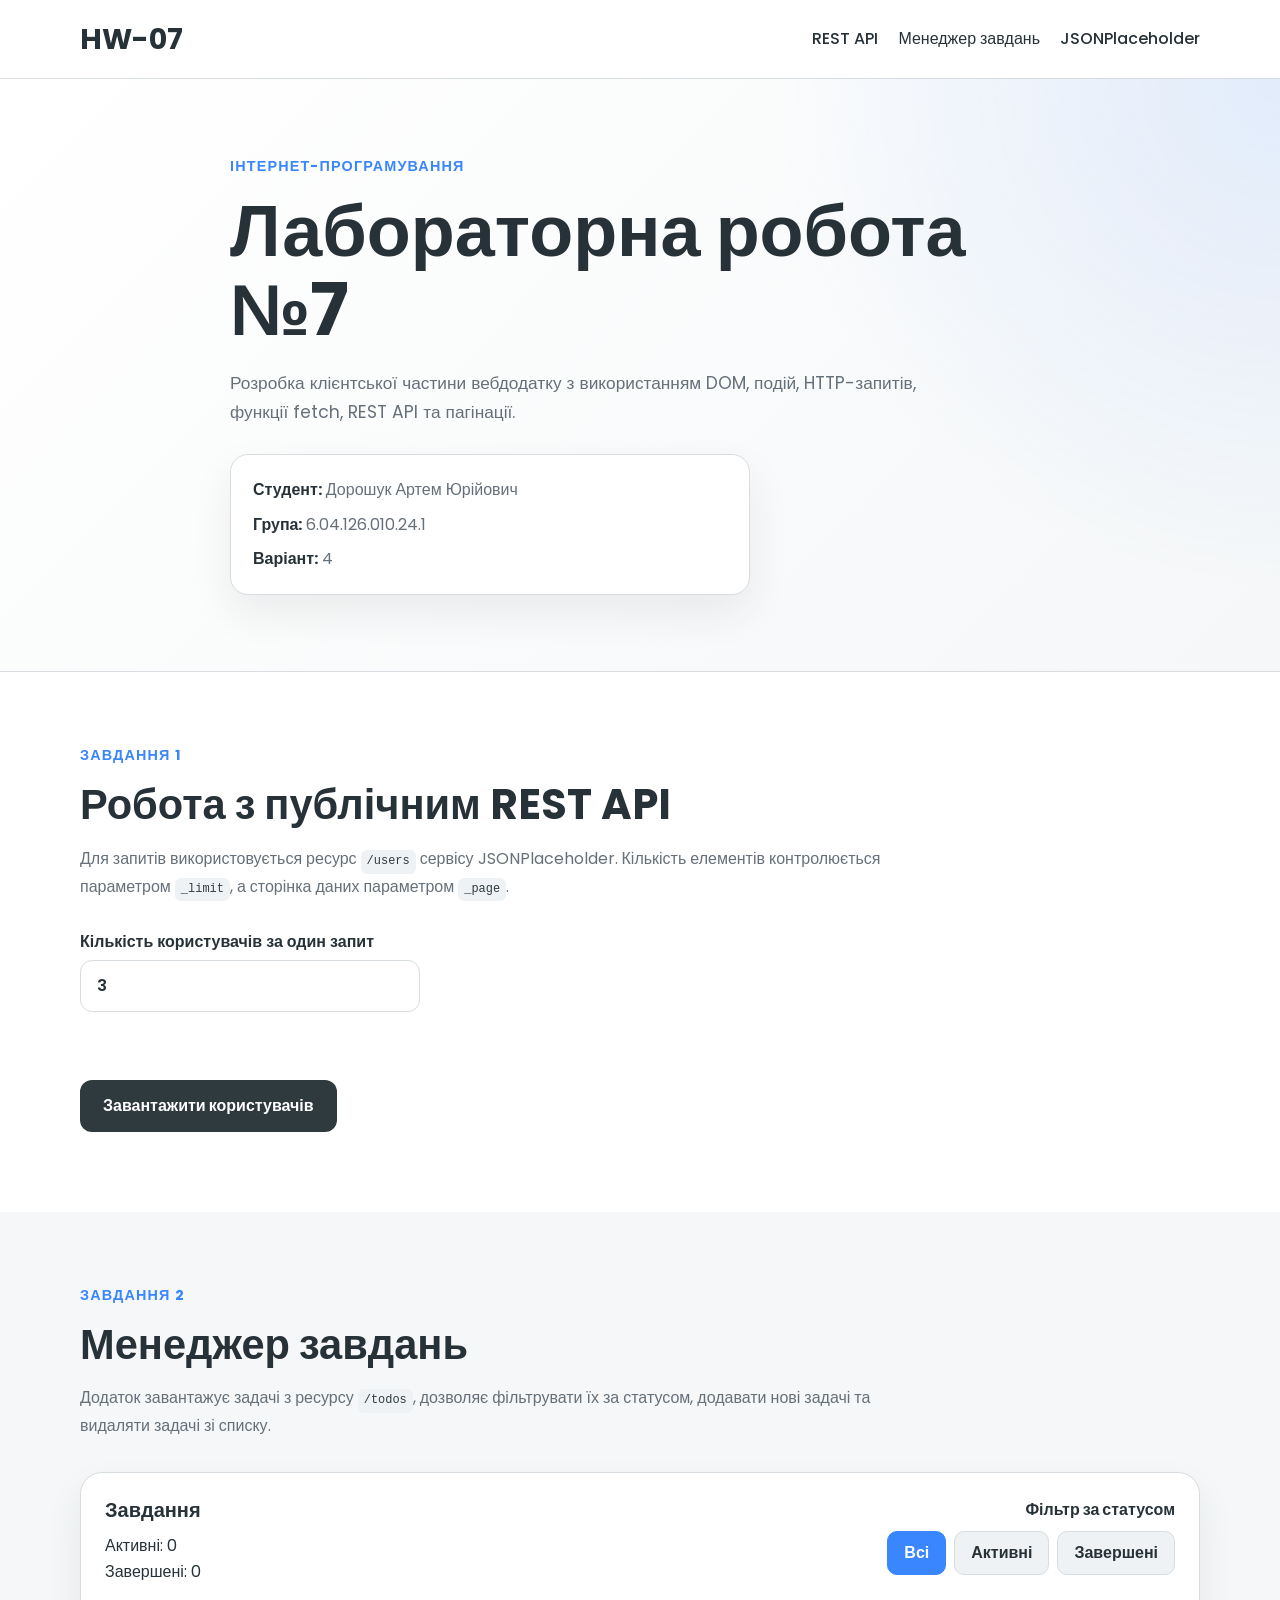
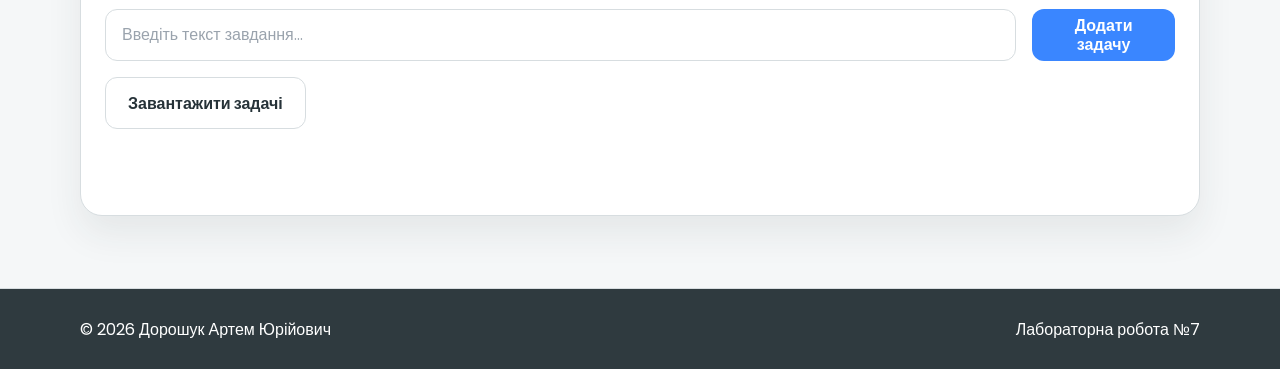
==== commit 775de4c2: "Move users fetch button below list" ====
--- a/index.html
+++ b/index.html
@@ -4,6 +4,10 @@
     <meta charset="UTF-8">
     <meta name="viewport" content="width=device-width, initial-scale=1.0">
     <title>Лабораторна робота 7 | REST API</title>
+    <link
+      rel="icon"
+      href="data:image/svg+xml,%3Csvg xmlns='http://www.w3.org/2000/svg' viewBox='0 0 16 16'%3E%3Ctext y='14' font-size='14'%3E7%3C/text%3E%3C/svg%3E"
+    >
     <link rel="preconnect" href="https://fonts.googleapis.com">
     <link rel="preconnect" href="https://fonts.gstatic.com" crossorigin>
     <link
@@ -71,7 +75,7 @@
             </p>
           </div>
 
-          <form class="api-form" data-user-form>
+          <form class="api-form" id="user-form" data-user-form>
             <label class="field">
               <span>Кількість користувачів за один запит</span>
               <input
@@ -85,15 +89,22 @@
                 data-user-limit
               >
             </label>
-
-            <button class="button button-primary" type="submit" data-user-button>
-              Завантажити користувачів
-            </button>
           </form>
 
           <p class="status-message" role="status" data-user-status></p>
 
           <ul class="user-list" data-user-list></ul>
+
+          <div class="task-actions">
+            <button
+              class="button button-primary"
+              type="submit"
+              form="user-form"
+              data-user-button
+            >
+              Завантажити користувачів
+            </button>
+          </div>
         </div>
       </section>
 
